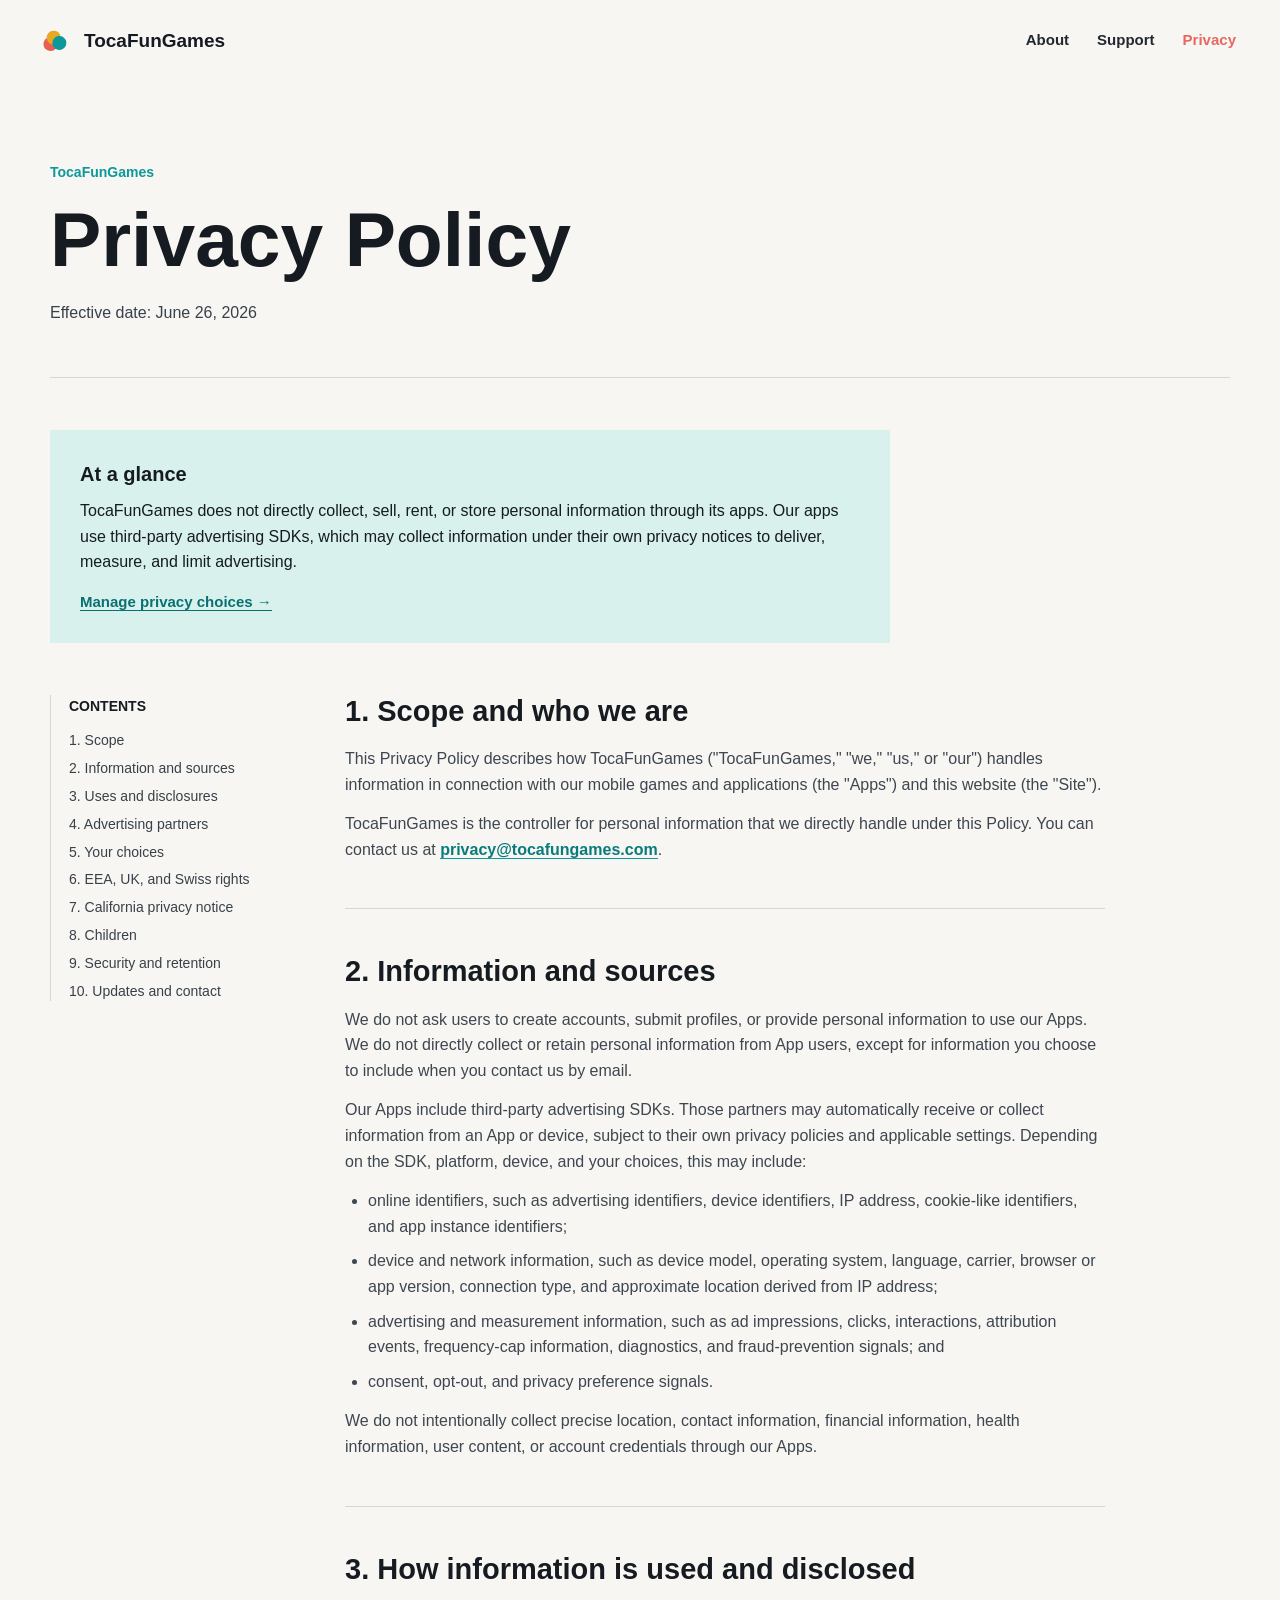
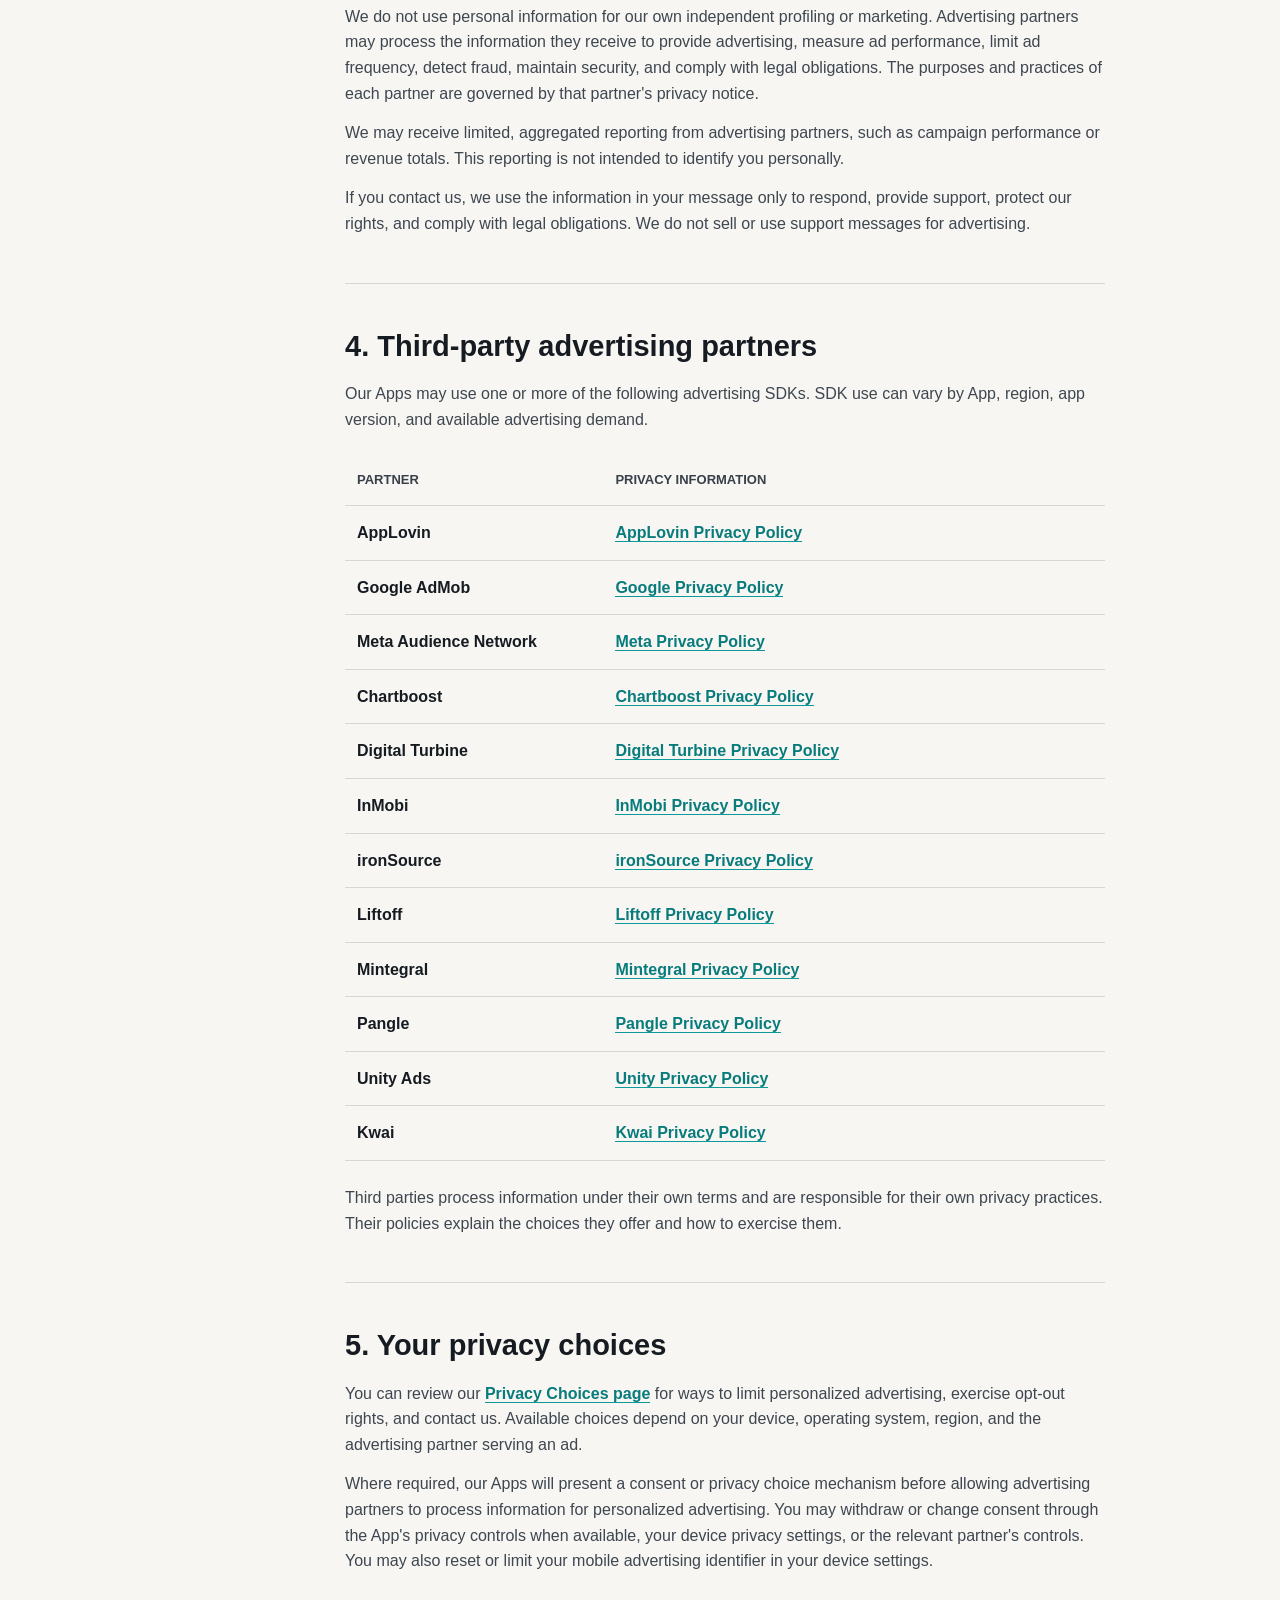
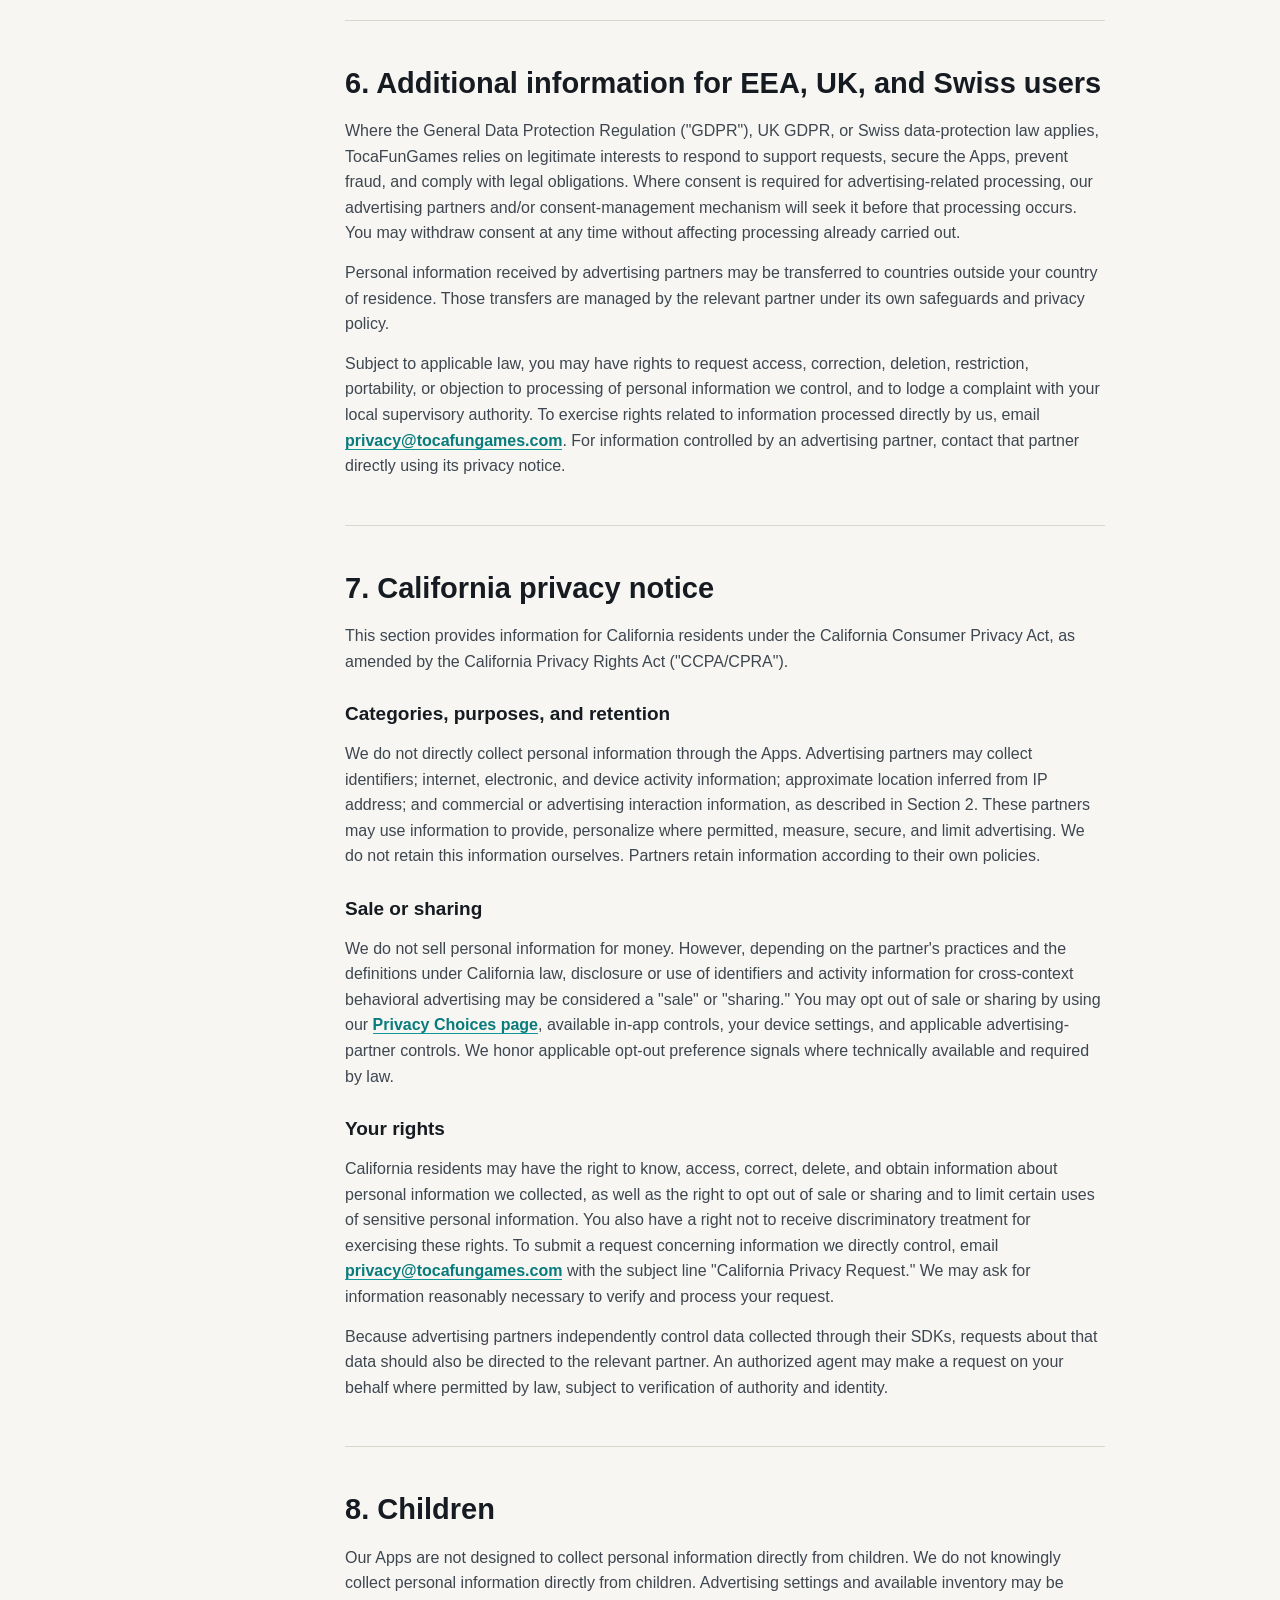
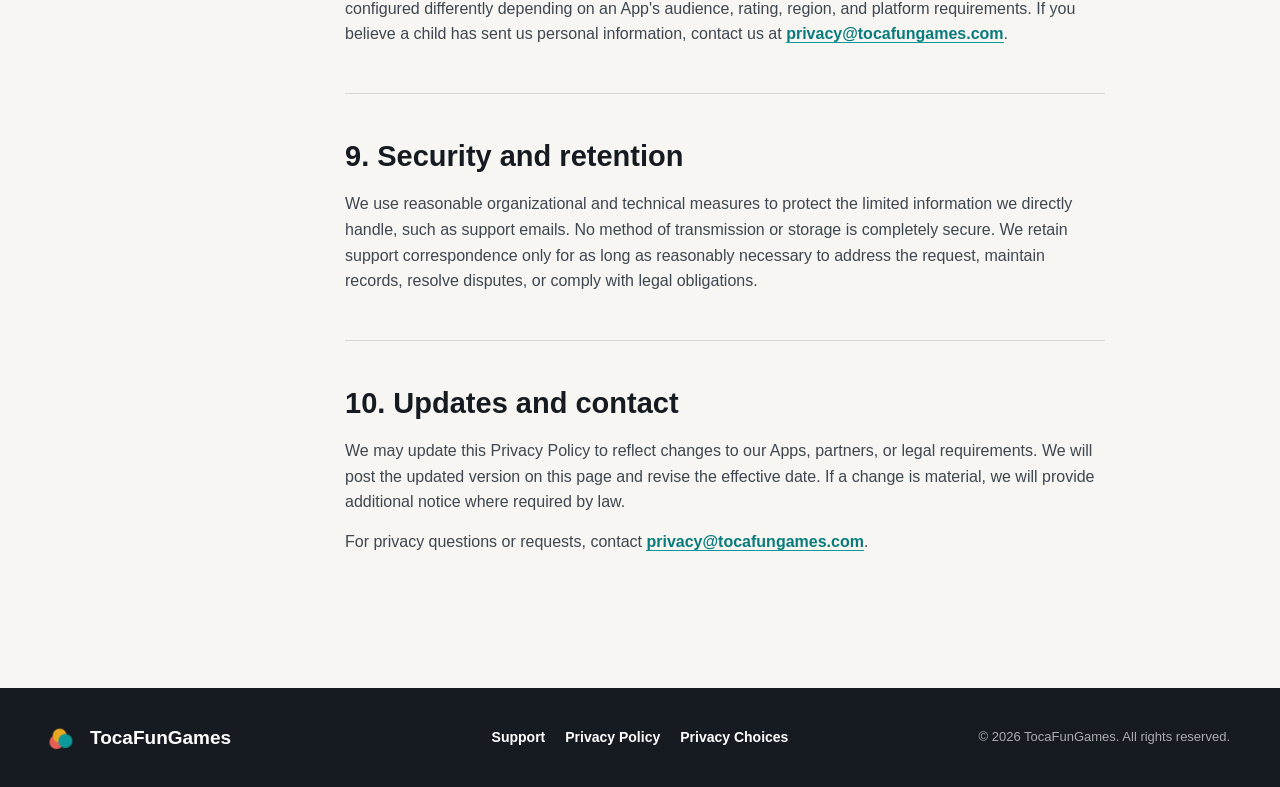
==== privacy/index.html @ 4f028a5f "Publish TocaFunGames website" ====
<!doctype html>
<html lang="en">
  <head>
    <meta charset="utf-8">
    <meta name="viewport" content="width=device-width, initial-scale=1">
    <meta name="description" content="TocaFunGames Privacy Policy">
    <meta name="theme-color" content="#151a21">
    <link rel="icon" href="/favicon.svg" type="image/svg+xml">
    <link rel="stylesheet" href="/assets/site.css">
    <title>Privacy Policy | TocaFunGames</title>
  </head>
  <body class="policy-page">
    <header class="site-header site-header-light">
      <a class="brand" href="/" aria-label="TocaFunGames home">
        <span class="brand-mark" aria-hidden="true"><i></i><i></i><i></i></span>
        <span>TocaFunGames</span>
      </a>
      <button class="menu-button" type="button" aria-expanded="false" aria-controls="site-navigation">
        <span class="sr-only">Open navigation</span>
        <span aria-hidden="true"></span><span aria-hidden="true"></span>
      </button>
      <nav id="site-navigation" class="site-nav" aria-label="Primary navigation">
        <a href="/#about">About</a>
        <a href="/#support">Support</a>
        <a href="/privacy/" aria-current="page">Privacy</a>
      </nav>
    </header>

    <main class="policy-main page-width">
      <div class="policy-heading">
        <p class="eyebrow">TocaFunGames</p>
        <h1>Privacy Policy</h1>
        <p class="effective-date">Effective date: June 26, 2026</p>
      </div>

      <aside class="policy-notice">
        <strong>At a glance</strong>
        <p>TocaFunGames does not directly collect, sell, rent, or store personal information through its apps. Our apps use third-party advertising SDKs, which may collect information under their own privacy notices to deliver, measure, and limit advertising.</p>
        <a href="/privacy/choices/">Manage privacy choices <span aria-hidden="true">&#8594;</span></a>
      </aside>

      <div class="policy-layout">
        <nav class="policy-toc" aria-label="Privacy Policy contents">
          <p>Contents</p>
          <a href="#scope">1. Scope</a>
          <a href="#information">2. Information and sources</a>
          <a href="#uses">3. Uses and disclosures</a>
          <a href="#partners">4. Advertising partners</a>
          <a href="#choices">5. Your choices</a>
          <a href="#gdpr">6. EEA, UK, and Swiss rights</a>
          <a href="#california">7. California privacy notice</a>
          <a href="#children">8. Children</a>
          <a href="#security">9. Security and retention</a>
          <a href="#updates">10. Updates and contact</a>
        </nav>

        <article class="policy-content">
          <section id="scope">
            <h2>1. Scope and who we are</h2>
            <p>This Privacy Policy describes how TocaFunGames (&quot;TocaFunGames,&quot; &quot;we,&quot; &quot;us,&quot; or &quot;our&quot;) handles information in connection with our mobile games and applications (the &quot;Apps&quot;) and this website (the &quot;Site&quot;).</p>
            <p>TocaFunGames is the controller for personal information that we directly handle under this Policy. You can contact us at <a href="mailto:privacy@tocafungames.com">privacy@tocafungames.com</a>.</p>
          </section>

          <section id="information">
            <h2>2. Information and sources</h2>
            <p>We do not ask users to create accounts, submit profiles, or provide personal information to use our Apps. We do not directly collect or retain personal information from App users, except for information you choose to include when you contact us by email.</p>
            <p>Our Apps include third-party advertising SDKs. Those partners may automatically receive or collect information from an App or device, subject to their own privacy policies and applicable settings. Depending on the SDK, platform, device, and your choices, this may include:</p>
            <ul>
              <li>online identifiers, such as advertising identifiers, device identifiers, IP address, cookie-like identifiers, and app instance identifiers;</li>
              <li>device and network information, such as device model, operating system, language, carrier, browser or app version, connection type, and approximate location derived from IP address;</li>
              <li>advertising and measurement information, such as ad impressions, clicks, interactions, attribution events, frequency-cap information, diagnostics, and fraud-prevention signals; and</li>
              <li>consent, opt-out, and privacy preference signals.</li>
            </ul>
            <p>We do not intentionally collect precise location, contact information, financial information, health information, user content, or account credentials through our Apps.</p>
          </section>

          <section id="uses">
            <h2>3. How information is used and disclosed</h2>
            <p>We do not use personal information for our own independent profiling or marketing. Advertising partners may process the information they receive to provide advertising, measure ad performance, limit ad frequency, detect fraud, maintain security, and comply with legal obligations. The purposes and practices of each partner are governed by that partner's privacy notice.</p>
            <p>We may receive limited, aggregated reporting from advertising partners, such as campaign performance or revenue totals. This reporting is not intended to identify you personally.</p>
            <p>If you contact us, we use the information in your message only to respond, provide support, protect our rights, and comply with legal obligations. We do not sell or use support messages for advertising.</p>
          </section>

          <section id="partners">
            <h2>4. Third-party advertising partners</h2>
            <p>Our Apps may use one or more of the following advertising SDKs. SDK use can vary by App, region, app version, and available advertising demand.</p>
            <div class="table-wrap">
              <table>
                <thead><tr><th>Partner</th><th>Privacy information</th></tr></thead>
                <tbody>
                  <tr><td>AppLovin</td><td><a href="https://www.applovin.com/privacy/" rel="noopener noreferrer" target="_blank">AppLovin Privacy Policy</a></td></tr>
                  <tr><td>Google AdMob</td><td><a href="https://policies.google.com/privacy" rel="noopener noreferrer" target="_blank">Google Privacy Policy</a></td></tr>
                  <tr><td>Meta Audience Network</td><td><a href="https://www.facebook.com/privacy/policy/" rel="noopener noreferrer" target="_blank">Meta Privacy Policy</a></td></tr>
                  <tr><td>Chartboost</td><td><a href="https://www.chartboost.com/privacy/" rel="noopener noreferrer" target="_blank">Chartboost Privacy Policy</a></td></tr>
                  <tr><td>Digital Turbine</td><td><a href="https://www.digitalturbine.com/privacy-policy/" rel="noopener noreferrer" target="_blank">Digital Turbine Privacy Policy</a></td></tr>
                  <tr><td>InMobi</td><td><a href="https://www.inmobi.com/privacy-policy" rel="noopener noreferrer" target="_blank">InMobi Privacy Policy</a></td></tr>
                  <tr><td>ironSource</td><td><a href="https://developers.is.com/ironsource-mobile/air/ironsource-mobile-privacy-policy/" rel="noopener noreferrer" target="_blank">ironSource Privacy Policy</a></td></tr>
                  <tr><td>Liftoff</td><td><a href="https://liftoff.io/privacy-policy/" rel="noopener noreferrer" target="_blank">Liftoff Privacy Policy</a></td></tr>
                  <tr><td>Mintegral</td><td><a href="https://www.mintegral.com/en/privacy/" rel="noopener noreferrer" target="_blank">Mintegral Privacy Policy</a></td></tr>
                  <tr><td>Pangle</td><td><a href="https://www.pangleglobal.com/privacy" rel="noopener noreferrer" target="_blank">Pangle Privacy Policy</a></td></tr>
                  <tr><td>Unity Ads</td><td><a href="https://unity.com/legal/privacy-policy" rel="noopener noreferrer" target="_blank">Unity Privacy Policy</a></td></tr>
                  <tr><td>Kwai</td><td><a href="https://www.kwai.com/legal/privacy" rel="noopener noreferrer" target="_blank">Kwai Privacy Policy</a></td></tr>
                </tbody>
              </table>
            </div>
            <p>Third parties process information under their own terms and are responsible for their own privacy practices. Their policies explain the choices they offer and how to exercise them.</p>
          </section>

          <section id="choices">
            <h2>5. Your privacy choices</h2>
            <p>You can review our <a href="/privacy/choices/">Privacy Choices page</a> for ways to limit personalized advertising, exercise opt-out rights, and contact us. Available choices depend on your device, operating system, region, and the advertising partner serving an ad.</p>
            <p>Where required, our Apps will present a consent or privacy choice mechanism before allowing advertising partners to process information for personalized advertising. You may withdraw or change consent through the App's privacy controls when available, your device privacy settings, or the relevant partner's controls. You may also reset or limit your mobile advertising identifier in your device settings.</p>
          </section>

          <section id="gdpr">
            <h2>6. Additional information for EEA, UK, and Swiss users</h2>
            <p>Where the General Data Protection Regulation (&quot;GDPR&quot;), UK GDPR, or Swiss data-protection law applies, TocaFunGames relies on legitimate interests to respond to support requests, secure the Apps, prevent fraud, and comply with legal obligations. Where consent is required for advertising-related processing, our advertising partners and/or consent-management mechanism will seek it before that processing occurs. You may withdraw consent at any time without affecting processing already carried out.</p>
            <p>Personal information received by advertising partners may be transferred to countries outside your country of residence. Those transfers are managed by the relevant partner under its own safeguards and privacy policy.</p>
            <p>Subject to applicable law, you may have rights to request access, correction, deletion, restriction, portability, or objection to processing of personal information we control, and to lodge a complaint with your local supervisory authority. To exercise rights related to information processed directly by us, email <a href="mailto:privacy@tocafungames.com">privacy@tocafungames.com</a>. For information controlled by an advertising partner, contact that partner directly using its privacy notice.</p>
          </section>

          <section id="california">
            <h2>7. California privacy notice</h2>
            <p>This section provides information for California residents under the California Consumer Privacy Act, as amended by the California Privacy Rights Act (&quot;CCPA/CPRA&quot;).</p>
            <h3>Categories, purposes, and retention</h3>
            <p>We do not directly collect personal information through the Apps. Advertising partners may collect identifiers; internet, electronic, and device activity information; approximate location inferred from IP address; and commercial or advertising interaction information, as described in Section 2. These partners may use information to provide, personalize where permitted, measure, secure, and limit advertising. We do not retain this information ourselves. Partners retain information according to their own policies.</p>
            <h3>Sale or sharing</h3>
            <p>We do not sell personal information for money. However, depending on the partner's practices and the definitions under California law, disclosure or use of identifiers and activity information for cross-context behavioral advertising may be considered a &quot;sale&quot; or &quot;sharing.&quot; You may opt out of sale or sharing by using our <a href="/privacy/choices/">Privacy Choices page</a>, available in-app controls, your device settings, and applicable advertising-partner controls. We honor applicable opt-out preference signals where technically available and required by law.</p>
            <h3>Your rights</h3>
            <p>California residents may have the right to know, access, correct, delete, and obtain information about personal information we collected, as well as the right to opt out of sale or sharing and to limit certain uses of sensitive personal information. You also have a right not to receive discriminatory treatment for exercising these rights. To submit a request concerning information we directly control, email <a href="mailto:privacy@tocafungames.com">privacy@tocafungames.com</a> with the subject line &quot;California Privacy Request.&quot; We may ask for information reasonably necessary to verify and process your request.</p>
            <p>Because advertising partners independently control data collected through their SDKs, requests about that data should also be directed to the relevant partner. An authorized agent may make a request on your behalf where permitted by law, subject to verification of authority and identity.</p>
          </section>

          <section id="children">
            <h2>8. Children</h2>
            <p>Our Apps are not designed to collect personal information directly from children. We do not knowingly collect personal information directly from children. Advertising settings and available inventory may be configured differently depending on an App's audience, rating, region, and platform requirements. If you believe a child has sent us personal information, contact us at <a href="mailto:privacy@tocafungames.com">privacy@tocafungames.com</a>.</p>
          </section>

          <section id="security">
            <h2>9. Security and retention</h2>
            <p>We use reasonable organizational and technical measures to protect the limited information we directly handle, such as support emails. No method of transmission or storage is completely secure. We retain support correspondence only for as long as reasonably necessary to address the request, maintain records, resolve disputes, or comply with legal obligations.</p>
          </section>

          <section id="updates">
            <h2>10. Updates and contact</h2>
            <p>We may update this Privacy Policy to reflect changes to our Apps, partners, or legal requirements. We will post the updated version on this page and revise the effective date. If a change is material, we will provide additional notice where required by law.</p>
            <p>For privacy questions or requests, contact <a href="mailto:privacy@tocafungames.com">privacy@tocafungames.com</a>.</p>
          </section>
        </article>
      </div>
    </main>

    <footer class="site-footer">
      <div class="page-width footer-grid">
        <a class="brand" href="/" aria-label="TocaFunGames home"><span class="brand-mark" aria-hidden="true"><i></i><i></i><i></i></span><span>TocaFunGames</span></a>
        <div class="footer-links"><a href="/#support">Support</a><a href="/privacy/">Privacy Policy</a><a href="/privacy/choices/">Privacy Choices</a></div>
        <p class="copyright">&copy; <span id="year">2026</span> TocaFunGames. All rights reserved.</p>
      </div>
    </footer>
    <script src="/assets/site.js"></script>
  </body>
</html>
---- assets/site.css ----
:root {
  --ink: #161b22;
  --ink-soft: #38404a;
  --paper: #f7f6f2;
  --paper-warm: #efede6;
  --line: #d9d6cd;
  --teal: #0d9899;
  --coral: #e55f55;
  --yellow: #e7a822;
  --mint: #d8f1ed;
  --white: #ffffff;
  --max-width: 1180px;
}

* { box-sizing: border-box; }
html { scroll-behavior: smooth; }
body { margin: 0; background: var(--paper); color: var(--ink); font-family: Inter, ui-sans-serif, -apple-system, BlinkMacSystemFont, "Segoe UI", sans-serif; font-size: 16px; line-height: 1.6; }
a { color: inherit; text-decoration: none; }
a:focus-visible, button:focus-visible { outline: 3px solid var(--yellow); outline-offset: 4px; }
button { font: inherit; }
.page-width { width: min(calc(100% - 48px), var(--max-width)); margin: 0 auto; }
.sr-only { clip: rect(0, 0, 0, 0); clip-path: inset(50%); height: 1px; overflow: hidden; position: absolute; white-space: nowrap; width: 1px; }
.skip-link { background: var(--yellow); color: var(--ink); font-weight: 700; left: 16px; padding: 10px 14px; position: absolute; top: -50px; z-index: 20; }
.skip-link:focus { top: 16px; }

.site-header { align-items: center; color: var(--white); display: flex; justify-content: space-between; left: 50%; max-width: 1380px; padding: 28px 44px; position: absolute; top: 0; transform: translateX(-50%); width: 100%; z-index: 5; }
.site-header-light { color: var(--ink); position: relative; }
.brand { align-items: center; display: inline-flex; font-size: 19px; font-weight: 800; gap: 10px; line-height: 1; white-space: nowrap; }
.brand-mark { display: inline-grid; grid-template-columns: repeat(3, 8px); height: 22px; place-items: center; transform: rotate(-7deg); width: 30px; }
.brand-mark i { border-radius: 50%; display: block; height: 14px; width: 14px; }
.brand-mark i:nth-child(1) { background: var(--coral); transform: translate(2px, 3px); }
.brand-mark i:nth-child(2) { background: var(--yellow); transform: translate(-2px, -3px); }
.brand-mark i:nth-child(3) { background: var(--teal); transform: translate(-5px, 3px); }
.site-nav { align-items: center; display: flex; gap: 28px; }
.site-nav a { font-size: 15px; font-weight: 650; opacity: .94; }
.site-nav a:hover, .site-nav a[aria-current="page"] { color: var(--yellow); }
.site-header-light .site-nav a:hover, .site-header-light .site-nav a[aria-current="page"] { color: var(--coral); }
.menu-button { background: transparent; border: 0; cursor: pointer; display: none; height: 40px; padding: 8px; width: 40px; }
.menu-button > span:not(.sr-only) { background: currentColor; display: block; height: 2px; margin: 5px 0; width: 24px; }

.hero { background: var(--ink); color: var(--white); min-height: 740px; overflow: hidden; position: relative; }
.hero-art { height: 100%; inset: 0; object-fit: cover; object-position: center; position: absolute; width: 100%; }
.hero-shade { background: rgba(11, 15, 21, .25); inset: 0; position: absolute; }
.hero-content { display: flex; flex-direction: column; justify-content: center; min-height: 740px; padding: 132px 0 100px; position: relative; z-index: 1; }
.eyebrow, .section-label { color: var(--teal); font-size: 14px; font-weight: 800; line-height: 1.2; margin: 0 0 20px; }
.hero .eyebrow { color: var(--yellow); }
.hero h1 { font-size: clamp(54px, 7vw, 104px); letter-spacing: 0; line-height: .96; margin: 0; max-width: 680px; }
.hero-copy { color: rgba(255,255,255,.88); font-size: 20px; line-height: 1.5; margin: 30px 0 0; max-width: 535px; }
.hero-actions { display: flex; flex-wrap: wrap; gap: 14px; margin-top: 38px; }
.button { align-items: center; border: 1px solid transparent; display: inline-flex; font-weight: 750; justify-content: center; min-height: 48px; padding: 12px 20px; transition: background-color .2s ease, color .2s ease, border-color .2s ease; }
.button-primary { background: var(--yellow); color: var(--ink); }
.button-primary:hover { background: #ffd26a; }
.button-quiet { border-color: rgba(255,255,255,.6); color: var(--white); }
.button-quiet:hover { background: var(--white); color: var(--ink); }
.scroll-cue { align-items: center; bottom: 32px; display: flex; font-size: 13px; font-weight: 700; gap: 10px; left: 50%; position: absolute; transform: translateX(-50%); z-index: 1; }
.scroll-cue span { border: 1px solid rgba(255,255,255,.8); border-radius: 99px; display: block; height: 26px; position: relative; width: 16px; }
.scroll-cue span::after { background: var(--yellow); border-radius: 50%; content: ""; height: 4px; left: 5px; position: absolute; top: 5px; width: 4px; }

.section { padding: 132px 0; }
.intro { display: grid; gap: 8vw; grid-template-columns: minmax(140px, .45fr) minmax(0, 1fr); }
.section-label { margin: 11px 0 0; text-transform: uppercase; }
.intro h2, .support h2, .privacy-callout h2, .choice-heading h1 { font-size: clamp(36px, 4.4vw, 63px); letter-spacing: 0; line-height: 1.04; margin: 0; max-width: 780px; }
.intro p, .support p { color: var(--ink-soft); font-size: 18px; margin: 28px 0 0; max-width: 700px; }

.principles { background: var(--teal); color: var(--white); }
.principle-grid { display: grid; grid-template-columns: repeat(3, 1fr); }
.principle-grid article { min-height: 355px; padding: 50px 40px 45px 0; }
.principle-grid article + article { border-left: 1px solid rgba(255,255,255,.35); padding-left: 40px; }
.number { color: var(--yellow); display: block; font-size: 15px; font-weight: 800; margin-bottom: 82px; }
.principle-grid h2 { font-size: 29px; line-height: 1.1; margin: 0; }
.principle-grid p { color: rgba(255,255,255,.86); margin: 14px 0 0; max-width: 280px; }

.support { align-items: end; display: grid; gap: 64px; grid-template-columns: 1fr minmax(290px, .83fr); }
.support-email { border-bottom: 2px solid var(--ink); display: grid; gap: 4px; padding: 0 0 18px; position: relative; }
.support-email span:first-child { color: var(--teal); font-size: 14px; font-weight: 800; text-transform: uppercase; }
.support-email strong { font-size: clamp(19px, 2vw, 27px); overflow-wrap: anywhere; }
.support-email .arrow { font-size: 28px; position: absolute; right: 0; top: 18px; transition: transform .2s ease; }
.support-email:hover .arrow { transform: translate(4px, -4px); }

.privacy-callout { background: var(--coral); color: var(--white); padding: 100px 0; }
.privacy-callout-grid { display: grid; gap: 8vw; grid-template-columns: minmax(140px, .45fr) minmax(0, 1fr); }
.privacy-callout .section-label { color: var(--ink); }
.privacy-callout h2 { max-width: 720px; }
.privacy-callout p:not(.section-label) { color: rgba(255,255,255,.93); font-size: 18px; margin: 24px 0 30px; max-width: 620px; }
.text-link { border-bottom: 1px solid currentColor; display: inline-block; font-weight: 800; padding-bottom: 3px; }
.text-link:hover { color: var(--yellow); }

.site-footer { background: var(--ink); color: var(--white); padding: 38px 0; }
.footer-grid { align-items: center; display: grid; gap: 20px; grid-template-columns: 1fr auto 1fr; }
.footer-links { display: flex; flex-wrap: wrap; gap: 20px; justify-content: center; }
.footer-links a { font-size: 14px; font-weight: 650; }
.footer-links a:hover { color: var(--yellow); }
.copyright { color: rgba(255,255,255,.64); font-size: 13px; justify-self: end; margin: 0; text-align: right; }

.policy-page { background: var(--paper); }
.policy-main { padding: 84px 0 120px; }
.policy-heading { border-bottom: 1px solid var(--line); padding: 0 0 52px; }
.policy-heading h1 { font-size: clamp(48px, 6vw, 80px); letter-spacing: 0; line-height: 1; margin: 0; }
.effective-date { color: var(--ink-soft); margin: 22px 0 0; }
.policy-notice { background: var(--mint); margin: 52px 0; max-width: 840px; padding: 28px 30px; }
.policy-notice strong { font-size: 20px; }
.policy-notice p { margin: 8px 0 14px; }
.policy-notice a { border-bottom: 1px solid currentColor; color: #087172; font-size: 15px; font-weight: 800; }
.policy-layout { align-items: start; display: grid; gap: 75px; grid-template-columns: 220px minmax(0, 760px); }
.policy-toc { border-left: 1px solid var(--line); display: grid; gap: 9px; padding-left: 18px; position: sticky; top: 24px; }
.policy-toc p { font-size: 14px; font-weight: 800; margin: 0 0 5px; text-transform: uppercase; }
.policy-toc a { color: var(--ink-soft); font-size: 14px; line-height: 1.35; }
.policy-toc a:hover { color: var(--coral); }
.policy-content { min-width: 0; }
.policy-content section { scroll-margin-top: 30px; }
.policy-content section + section { border-top: 1px solid var(--line); margin-top: 46px; padding-top: 46px; }
.policy-content h2 { font-size: 29px; line-height: 1.15; margin: 0 0 18px; }
.policy-content h3 { font-size: 19px; line-height: 1.3; margin: 28px 0 10px; }
.policy-content p { color: #3e4650; margin: 14px 0; }
.policy-content a { border-bottom: 1px solid var(--teal); color: #087b7c; font-weight: 700; }
.policy-content a:hover { color: var(--coral); }
.policy-content ul { color: #3e4650; margin: 14px 0; padding-left: 23px; }
.policy-content li + li { margin-top: 9px; }
.table-wrap { margin: 24px 0; overflow-x: auto; }
table { border-collapse: collapse; min-width: 530px; width: 100%; }
th, td { border-bottom: 1px solid var(--line); padding: 14px 12px; text-align: left; vertical-align: top; }
th { color: var(--ink-soft); font-size: 13px; text-transform: uppercase; }
td:first-child { font-weight: 750; width: 34%; }

.choice-main { padding: 84px 0 112px; }
.choice-heading { border-bottom: 1px solid var(--line); padding-bottom: 54px; }
.choice-heading p:not(.eyebrow) { color: var(--ink-soft); font-size: 19px; margin: 20px 0 0; }
.choice-grid { display: grid; grid-template-columns: repeat(2, 1fr); margin-top: 56px; }
.choice-grid section { min-height: 300px; padding: 35px 60px 35px 0; }
.choice-grid section:nth-child(even) { border-left: 1px solid var(--line); padding-left: 60px; padding-right: 0; }
.choice-grid section:nth-child(n + 3) { border-top: 1px solid var(--line); }
.choice-number { color: var(--coral); font-size: 15px; font-weight: 800; }
.choice-grid h2 { font-size: 28px; line-height: 1.15; margin: 55px 0 12px; }
.choice-grid p { color: var(--ink-soft); margin: 0; max-width: 420px; }
.choice-grid .text-link { font-size: 15px; margin-top: 18px; }
.choice-footnote { background: var(--paper-warm); margin-top: 44px; padding: 24px 28px; }
.choice-footnote p { margin: 0; }
.choice-footnote a { border-bottom: 1px solid currentColor; color: #087b7c; font-weight: 800; }

@media (max-width: 760px) {
  .page-width { width: min(calc(100% - 32px), var(--max-width)); }
  .site-header { padding: 20px 16px; }
  .site-header-light { padding-bottom: 20px; }
  .brand { font-size: 17px; }
  .menu-button { color: currentColor; display: block; z-index: 2; }
  .site-nav { background: var(--ink); color: var(--white); display: none; flex-direction: column; gap: 0; left: 0; padding: 68px 24px 24px; position: absolute; right: 0; top: 0; }
  .site-nav.is-open { display: flex; }
  .site-nav a { border-top: 1px solid rgba(255,255,255,.2); padding: 14px 0; width: 100%; }
  .site-nav a:last-child { border-bottom: 1px solid rgba(255,255,255,.2); }
  .site-header-light .site-nav a:hover, .site-header-light .site-nav a[aria-current="page"] { color: var(--yellow); }
  .hero { min-height: 720px; }
  .hero-art { object-position: 42% center; }
  .hero-shade { background: rgba(11,15,21,.43); }
  .hero-content { min-height: 720px; padding: 126px 0 92px; }
  .hero h1 { font-size: clamp(48px, 15vw, 71px); }
  .hero-copy { font-size: 18px; max-width: 420px; }
  .scroll-cue { bottom: 26px; }
  .section { padding: 84px 0; }
  .intro, .support, .privacy-callout-grid { gap: 28px; grid-template-columns: 1fr; }
  .section-label { margin: 0; }
  .intro p, .support p, .privacy-callout p:not(.section-label) { font-size: 17px; }
  .principle-grid { grid-template-columns: 1fr; }
  .principle-grid article { min-height: 0; padding: 40px 0; }
  .principle-grid article + article { border-left: 0; border-top: 1px solid rgba(255,255,255,.35); padding-left: 0; }
  .number { margin-bottom: 46px; }
  .support { align-items: start; gap: 48px; }
  .privacy-callout { padding: 75px 0; }
  .footer-grid { align-items: start; grid-template-columns: 1fr; }
  .footer-links { justify-content: flex-start; }
  .copyright { justify-self: start; text-align: left; }
  .policy-main, .choice-main { padding: 52px 0 80px; }
  .policy-heading { padding-bottom: 36px; }
  .policy-notice { margin: 35px 0; padding: 23px 20px; }
  .policy-layout { display: block; }
  .policy-toc { display: none; }
  .policy-content h2 { font-size: 26px; }
  .policy-content section + section { margin-top: 38px; padding-top: 38px; }
  .choice-heading { padding-bottom: 36px; }
  .choice-grid { grid-template-columns: 1fr; margin-top: 35px; }
  .choice-grid section, .choice-grid section:nth-child(even) { border-left: 0; padding: 34px 0; }
  .choice-grid section + section { border-top: 1px solid var(--line); }
  .choice-grid h2 { margin-top: 38px; }
}

@media (max-width: 390px) {
  .hero h1 { font-size: 47px; }
  .support-email strong { font-size: 18px; }
}
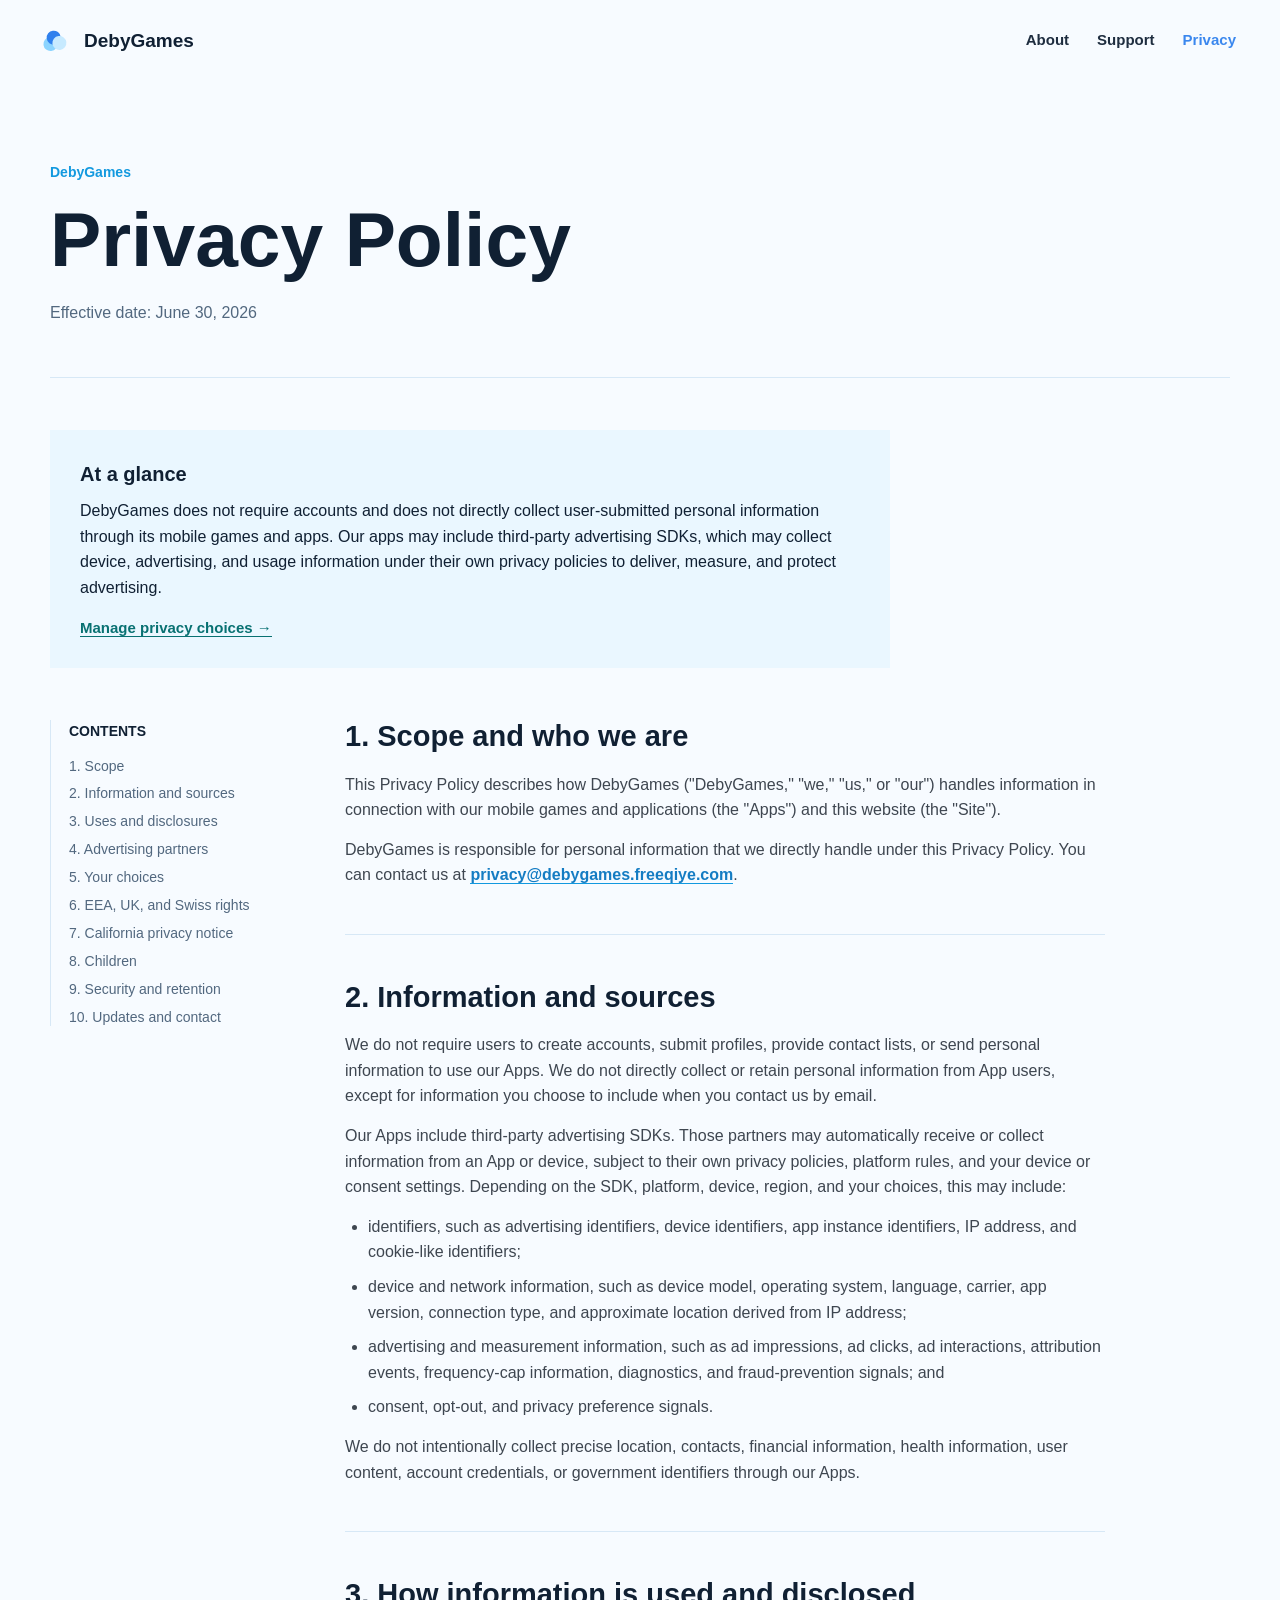
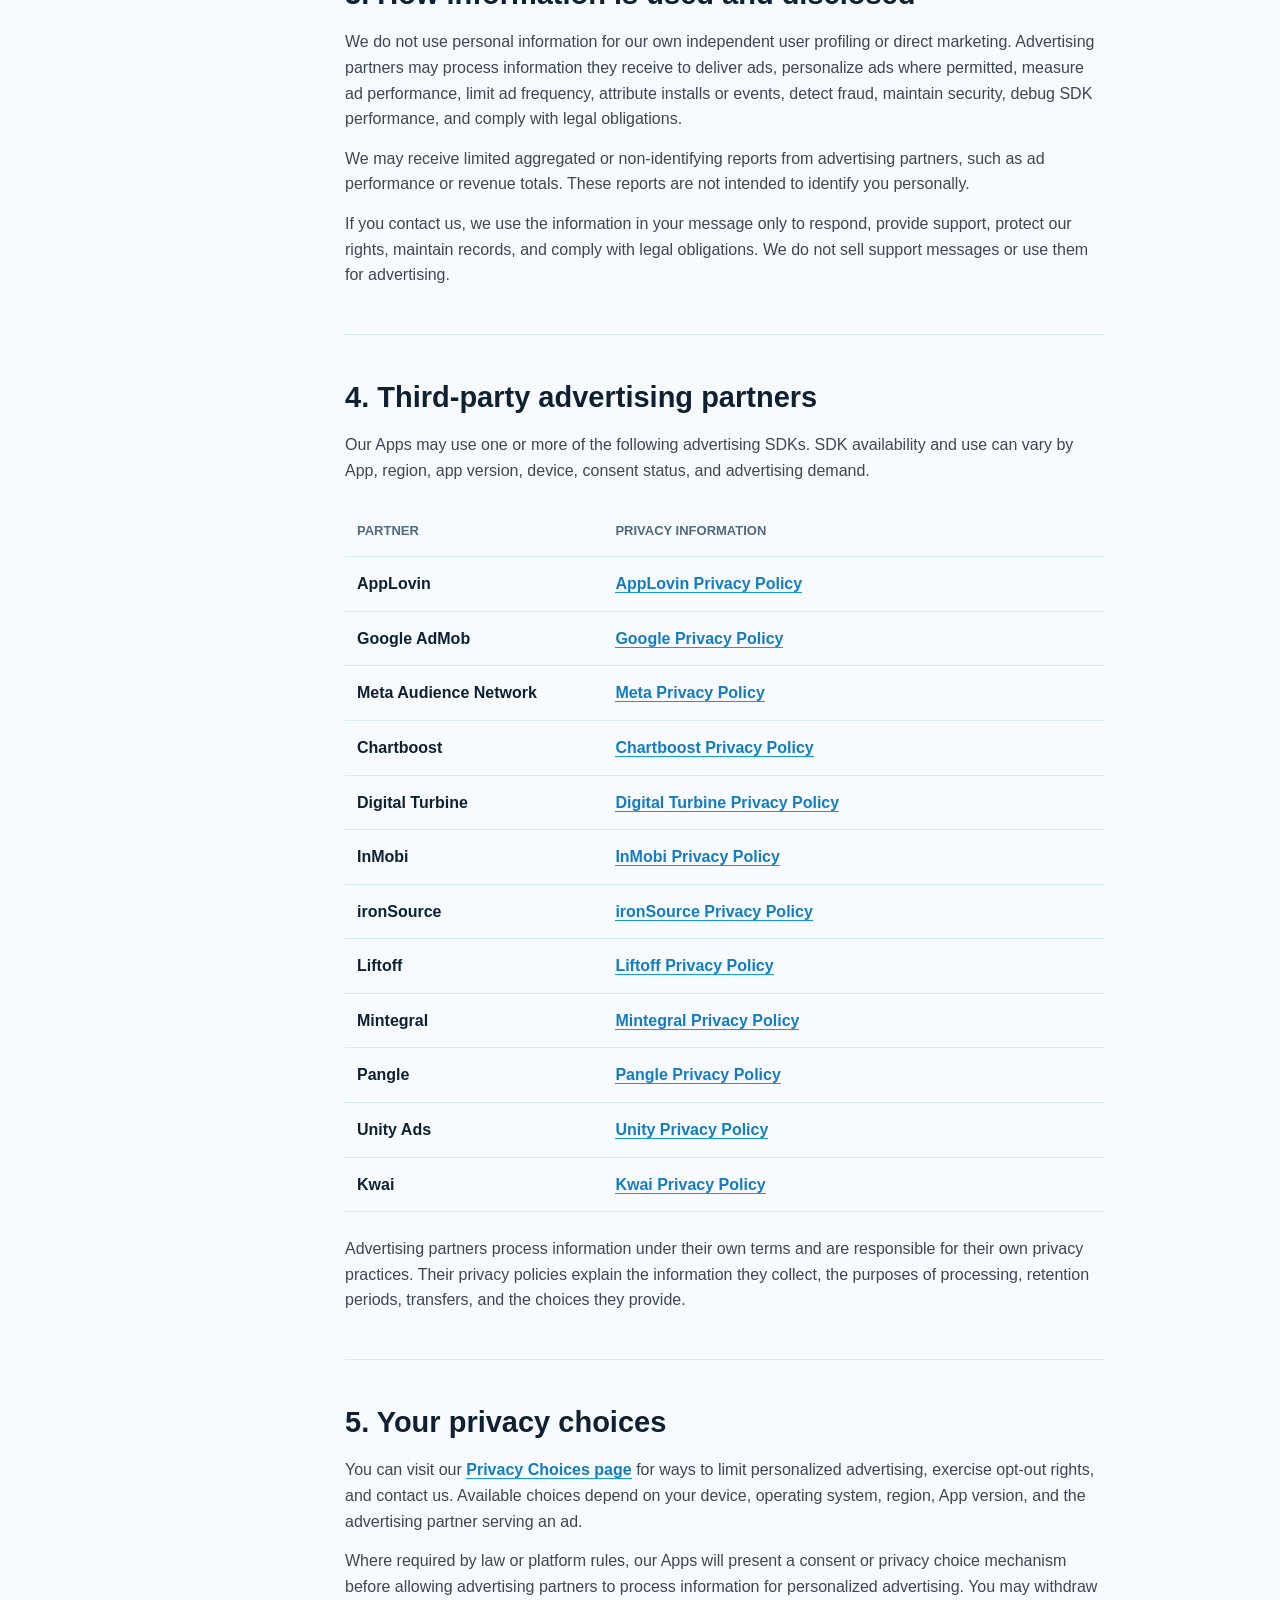
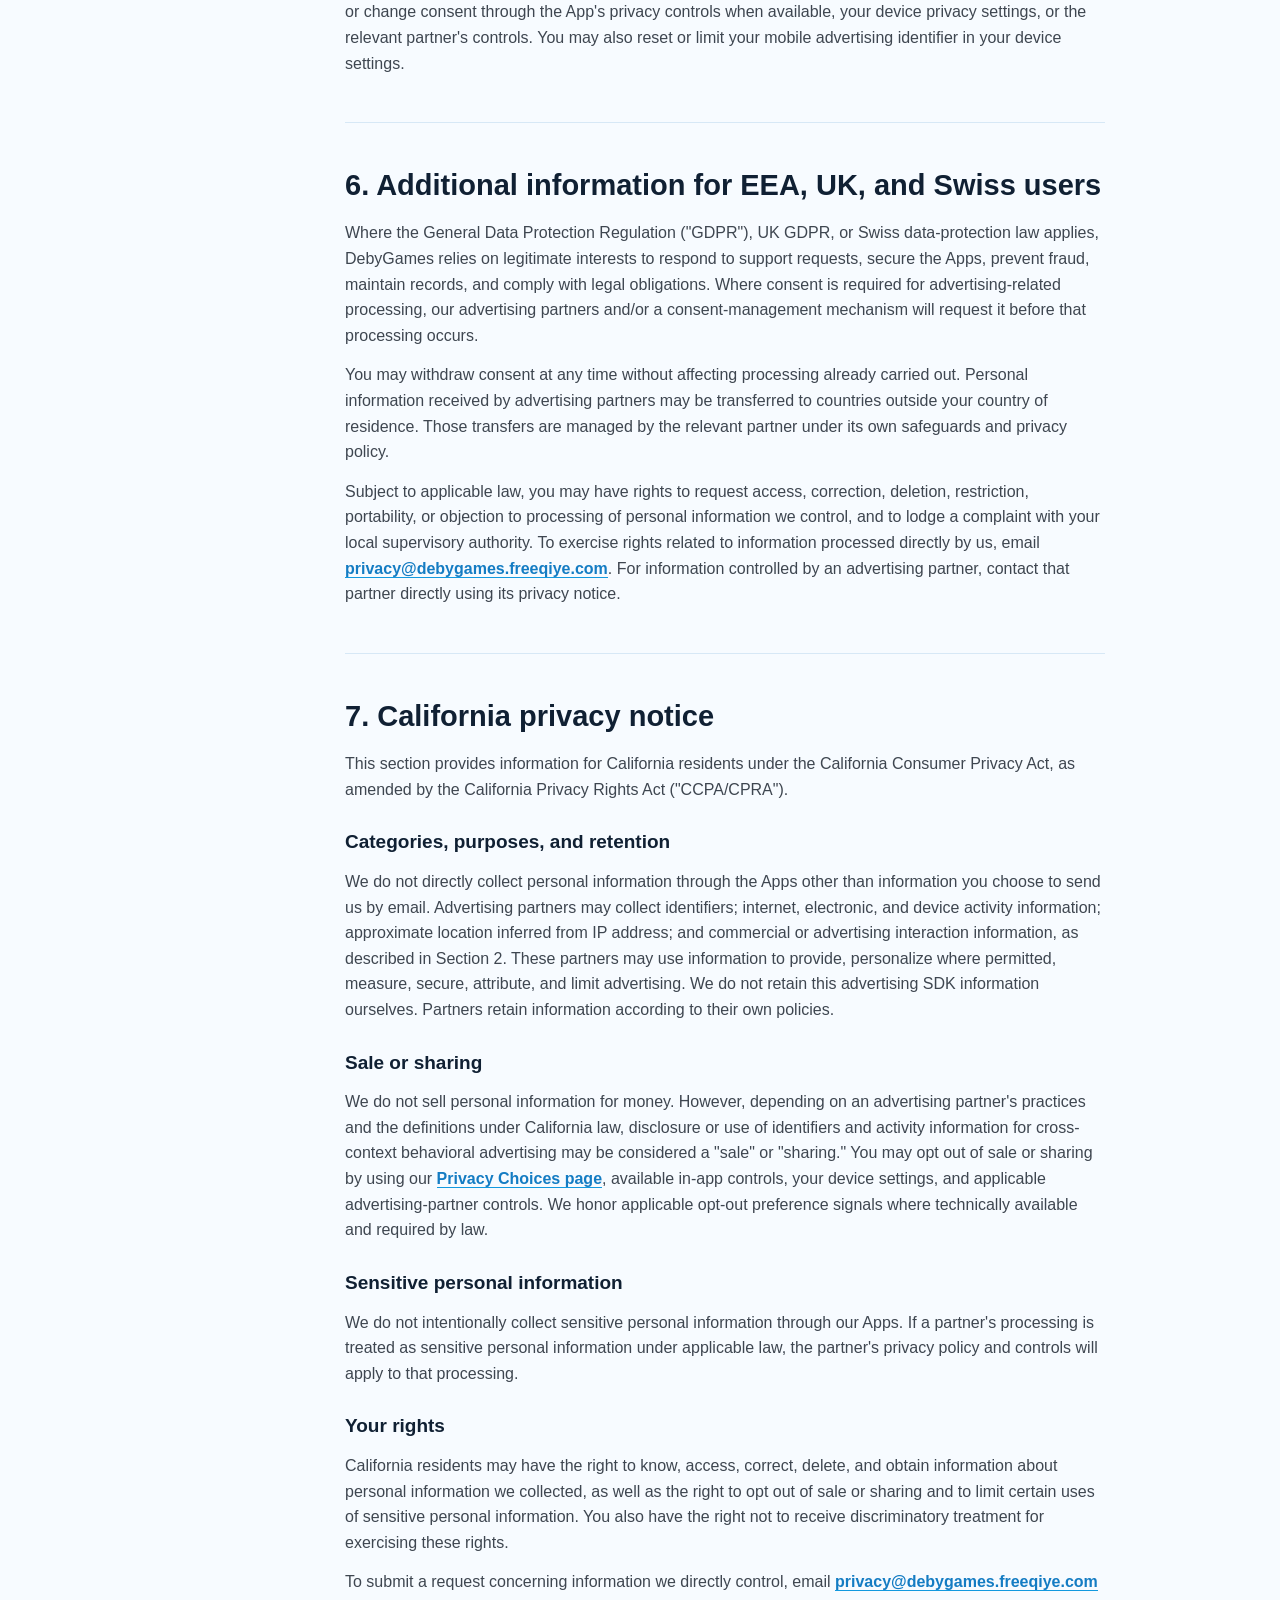
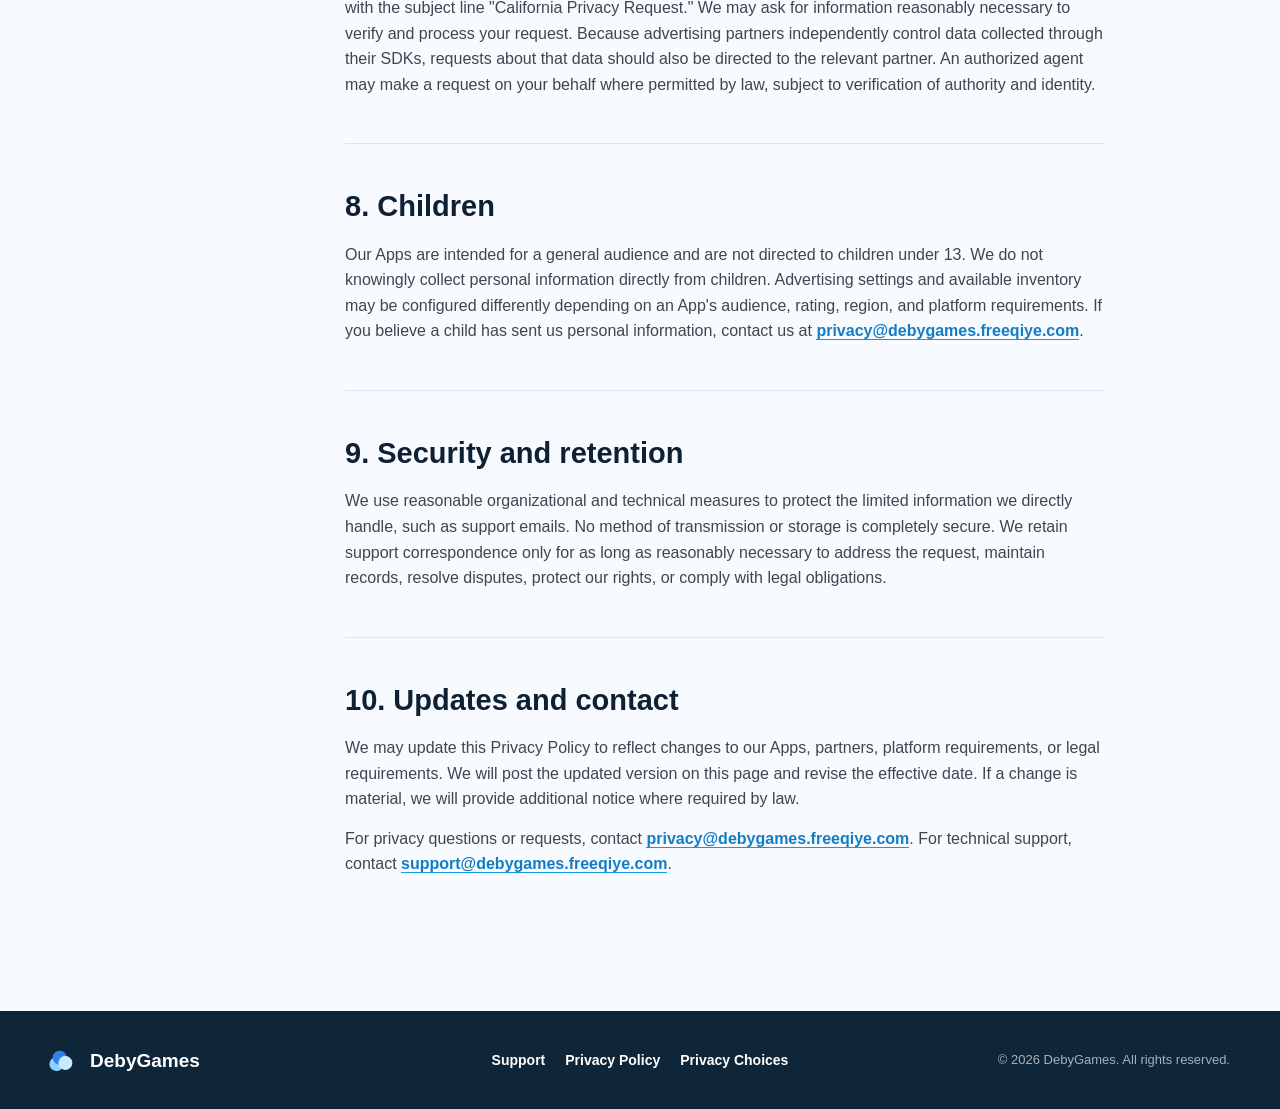
==== commit 9af77fdd: "Update DebyGames contact emails" ====
--- a/privacy/index.html
+++ b/privacy/index.html
@@ -3,160 +3,15 @@
   <head>
     <meta charset="utf-8">
     <meta name="viewport" content="width=device-width, initial-scale=1">
-    <meta name="description" content="TocaFunGames Privacy Policy">
-    <meta name="theme-color" content="#151a21">
-    <link rel="icon" href="/favicon.svg" type="image/svg+xml">
-    <link rel="stylesheet" href="/assets/site.css">
-    <title>Privacy Policy | TocaFunGames</title>
+    <meta http-equiv="refresh" content="0; url=/privacy-policy.html">
+    <meta name="description" content="DebyGames Privacy Policy">
+    <link rel="canonical" href="/privacy-policy.html">
+    <title>Privacy Policy | DebyGames</title>
   </head>
-  <body class="policy-page">
-    <header class="site-header site-header-light">
-      <a class="brand" href="/" aria-label="TocaFunGames home">
-        <span class="brand-mark" aria-hidden="true"><i></i><i></i><i></i></span>
-        <span>TocaFunGames</span>
-      </a>
-      <button class="menu-button" type="button" aria-expanded="false" aria-controls="site-navigation">
-        <span class="sr-only">Open navigation</span>
-        <span aria-hidden="true"></span><span aria-hidden="true"></span>
-      </button>
-      <nav id="site-navigation" class="site-nav" aria-label="Primary navigation">
-        <a href="/#about">About</a>
-        <a href="/#support">Support</a>
-        <a href="/privacy/" aria-current="page">Privacy</a>
-      </nav>
-    </header>
-
-    <main class="policy-main page-width">
-      <div class="policy-heading">
-        <p class="eyebrow">TocaFunGames</p>
-        <h1>Privacy Policy</h1>
-        <p class="effective-date">Effective date: June 26, 2026</p>
-      </div>
-
-      <aside class="policy-notice">
-        <strong>At a glance</strong>
-        <p>TocaFunGames does not directly collect, sell, rent, or store personal information through its apps. Our apps use third-party advertising SDKs, which may collect information under their own privacy notices to deliver, measure, and limit advertising.</p>
-        <a href="/privacy/choices/">Manage privacy choices <span aria-hidden="true">&#8594;</span></a>
-      </aside>
-
-      <div class="policy-layout">
-        <nav class="policy-toc" aria-label="Privacy Policy contents">
-          <p>Contents</p>
-          <a href="#scope">1. Scope</a>
-          <a href="#information">2. Information and sources</a>
-          <a href="#uses">3. Uses and disclosures</a>
-          <a href="#partners">4. Advertising partners</a>
-          <a href="#choices">5. Your choices</a>
-          <a href="#gdpr">6. EEA, UK, and Swiss rights</a>
-          <a href="#california">7. California privacy notice</a>
-          <a href="#children">8. Children</a>
-          <a href="#security">9. Security and retention</a>
-          <a href="#updates">10. Updates and contact</a>
-        </nav>
-
-        <article class="policy-content">
-          <section id="scope">
-            <h2>1. Scope and who we are</h2>
-            <p>This Privacy Policy describes how TocaFunGames (&quot;TocaFunGames,&quot; &quot;we,&quot; &quot;us,&quot; or &quot;our&quot;) handles information in connection with our mobile games and applications (the &quot;Apps&quot;) and this website (the &quot;Site&quot;).</p>
-            <p>TocaFunGames is the controller for personal information that we directly handle under this Policy. You can contact us at <a href="mailto:privacy@tocafungames.com">privacy@tocafungames.com</a>.</p>
-          </section>
-
-          <section id="information">
-            <h2>2. Information and sources</h2>
-            <p>We do not ask users to create accounts, submit profiles, or provide personal information to use our Apps. We do not directly collect or retain personal information from App users, except for information you choose to include when you contact us by email.</p>
-            <p>Our Apps include third-party advertising SDKs. Those partners may automatically receive or collect information from an App or device, subject to their own privacy policies and applicable settings. Depending on the SDK, platform, device, and your choices, this may include:</p>
-            <ul>
-              <li>online identifiers, such as advertising identifiers, device identifiers, IP address, cookie-like identifiers, and app instance identifiers;</li>
-              <li>device and network information, such as device model, operating system, language, carrier, browser or app version, connection type, and approximate location derived from IP address;</li>
-              <li>advertising and measurement information, such as ad impressions, clicks, interactions, attribution events, frequency-cap information, diagnostics, and fraud-prevention signals; and</li>
-              <li>consent, opt-out, and privacy preference signals.</li>
-            </ul>
-            <p>We do not intentionally collect precise location, contact information, financial information, health information, user content, or account credentials through our Apps.</p>
-          </section>
-
-          <section id="uses">
-            <h2>3. How information is used and disclosed</h2>
-            <p>We do not use personal information for our own independent profiling or marketing. Advertising partners may process the information they receive to provide advertising, measure ad performance, limit ad frequency, detect fraud, maintain security, and comply with legal obligations. The purposes and practices of each partner are governed by that partner's privacy notice.</p>
-            <p>We may receive limited, aggregated reporting from advertising partners, such as campaign performance or revenue totals. This reporting is not intended to identify you personally.</p>
-            <p>If you contact us, we use the information in your message only to respond, provide support, protect our rights, and comply with legal obligations. We do not sell or use support messages for advertising.</p>
-          </section>
-
-          <section id="partners">
-            <h2>4. Third-party advertising partners</h2>
-            <p>Our Apps may use one or more of the following advertising SDKs. SDK use can vary by App, region, app version, and available advertising demand.</p>
-            <div class="table-wrap">
-              <table>
-                <thead><tr><th>Partner</th><th>Privacy information</th></tr></thead>
-                <tbody>
-                  <tr><td>AppLovin</td><td><a href="https://www.applovin.com/privacy/" rel="noopener noreferrer" target="_blank">AppLovin Privacy Policy</a></td></tr>
-                  <tr><td>Google AdMob</td><td><a href="https://policies.google.com/privacy" rel="noopener noreferrer" target="_blank">Google Privacy Policy</a></td></tr>
-                  <tr><td>Meta Audience Network</td><td><a href="https://www.facebook.com/privacy/policy/" rel="noopener noreferrer" target="_blank">Meta Privacy Policy</a></td></tr>
-                  <tr><td>Chartboost</td><td><a href="https://www.chartboost.com/privacy/" rel="noopener noreferrer" target="_blank">Chartboost Privacy Policy</a></td></tr>
-                  <tr><td>Digital Turbine</td><td><a href="https://www.digitalturbine.com/privacy-policy/" rel="noopener noreferrer" target="_blank">Digital Turbine Privacy Policy</a></td></tr>
-                  <tr><td>InMobi</td><td><a href="https://www.inmobi.com/privacy-policy" rel="noopener noreferrer" target="_blank">InMobi Privacy Policy</a></td></tr>
-                  <tr><td>ironSource</td><td><a href="https://developers.is.com/ironsource-mobile/air/ironsource-mobile-privacy-policy/" rel="noopener noreferrer" target="_blank">ironSource Privacy Policy</a></td></tr>
-                  <tr><td>Liftoff</td><td><a href="https://liftoff.io/privacy-policy/" rel="noopener noreferrer" target="_blank">Liftoff Privacy Policy</a></td></tr>
-                  <tr><td>Mintegral</td><td><a href="https://www.mintegral.com/en/privacy/" rel="noopener noreferrer" target="_blank">Mintegral Privacy Policy</a></td></tr>
-                  <tr><td>Pangle</td><td><a href="https://www.pangleglobal.com/privacy" rel="noopener noreferrer" target="_blank">Pangle Privacy Policy</a></td></tr>
-                  <tr><td>Unity Ads</td><td><a href="https://unity.com/legal/privacy-policy" rel="noopener noreferrer" target="_blank">Unity Privacy Policy</a></td></tr>
-                  <tr><td>Kwai</td><td><a href="https://www.kwai.com/legal/privacy" rel="noopener noreferrer" target="_blank">Kwai Privacy Policy</a></td></tr>
-                </tbody>
-              </table>
-            </div>
-            <p>Third parties process information under their own terms and are responsible for their own privacy practices. Their policies explain the choices they offer and how to exercise them.</p>
-          </section>
-
-          <section id="choices">
-            <h2>5. Your privacy choices</h2>
-            <p>You can review our <a href="/privacy/choices/">Privacy Choices page</a> for ways to limit personalized advertising, exercise opt-out rights, and contact us. Available choices depend on your device, operating system, region, and the advertising partner serving an ad.</p>
-            <p>Where required, our Apps will present a consent or privacy choice mechanism before allowing advertising partners to process information for personalized advertising. You may withdraw or change consent through the App's privacy controls when available, your device privacy settings, or the relevant partner's controls. You may also reset or limit your mobile advertising identifier in your device settings.</p>
-          </section>
-
-          <section id="gdpr">
-            <h2>6. Additional information for EEA, UK, and Swiss users</h2>
-            <p>Where the General Data Protection Regulation (&quot;GDPR&quot;), UK GDPR, or Swiss data-protection law applies, TocaFunGames relies on legitimate interests to respond to support requests, secure the Apps, prevent fraud, and comply with legal obligations. Where consent is required for advertising-related processing, our advertising partners and/or consent-management mechanism will seek it before that processing occurs. You may withdraw consent at any time without affecting processing already carried out.</p>
-            <p>Personal information received by advertising partners may be transferred to countries outside your country of residence. Those transfers are managed by the relevant partner under its own safeguards and privacy policy.</p>
-            <p>Subject to applicable law, you may have rights to request access, correction, deletion, restriction, portability, or objection to processing of personal information we control, and to lodge a complaint with your local supervisory authority. To exercise rights related to information processed directly by us, email <a href="mailto:privacy@tocafungames.com">privacy@tocafungames.com</a>. For information controlled by an advertising partner, contact that partner directly using its privacy notice.</p>
-          </section>
-
-          <section id="california">
-            <h2>7. California privacy notice</h2>
-            <p>This section provides information for California residents under the California Consumer Privacy Act, as amended by the California Privacy Rights Act (&quot;CCPA/CPRA&quot;).</p>
-            <h3>Categories, purposes, and retention</h3>
-            <p>We do not directly collect personal information through the Apps. Advertising partners may collect identifiers; internet, electronic, and device activity information; approximate location inferred from IP address; and commercial or advertising interaction information, as described in Section 2. These partners may use information to provide, personalize where permitted, measure, secure, and limit advertising. We do not retain this information ourselves. Partners retain information according to their own policies.</p>
-            <h3>Sale or sharing</h3>
-            <p>We do not sell personal information for money. However, depending on the partner's practices and the definitions under California law, disclosure or use of identifiers and activity information for cross-context behavioral advertising may be considered a &quot;sale&quot; or &quot;sharing.&quot; You may opt out of sale or sharing by using our <a href="/privacy/choices/">Privacy Choices page</a>, available in-app controls, your device settings, and applicable advertising-partner controls. We honor applicable opt-out preference signals where technically available and required by law.</p>
-            <h3>Your rights</h3>
-            <p>California residents may have the right to know, access, correct, delete, and obtain information about personal information we collected, as well as the right to opt out of sale or sharing and to limit certain uses of sensitive personal information. You also have a right not to receive discriminatory treatment for exercising these rights. To submit a request concerning information we directly control, email <a href="mailto:privacy@tocafungames.com">privacy@tocafungames.com</a> with the subject line &quot;California Privacy Request.&quot; We may ask for information reasonably necessary to verify and process your request.</p>
-            <p>Because advertising partners independently control data collected through their SDKs, requests about that data should also be directed to the relevant partner. An authorized agent may make a request on your behalf where permitted by law, subject to verification of authority and identity.</p>
-          </section>
-
-          <section id="children">
-            <h2>8. Children</h2>
-            <p>Our Apps are not designed to collect personal information directly from children. We do not knowingly collect personal information directly from children. Advertising settings and available inventory may be configured differently depending on an App's audience, rating, region, and platform requirements. If you believe a child has sent us personal information, contact us at <a href="mailto:privacy@tocafungames.com">privacy@tocafungames.com</a>.</p>
-          </section>
-
-          <section id="security">
-            <h2>9. Security and retention</h2>
-            <p>We use reasonable organizational and technical measures to protect the limited information we directly handle, such as support emails. No method of transmission or storage is completely secure. We retain support correspondence only for as long as reasonably necessary to address the request, maintain records, resolve disputes, or comply with legal obligations.</p>
-          </section>
-
-          <section id="updates">
-            <h2>10. Updates and contact</h2>
-            <p>We may update this Privacy Policy to reflect changes to our Apps, partners, or legal requirements. We will post the updated version on this page and revise the effective date. If a change is material, we will provide additional notice where required by law.</p>
-            <p>For privacy questions or requests, contact <a href="mailto:privacy@tocafungames.com">privacy@tocafungames.com</a>.</p>
-          </section>
-        </article>
-      </div>
+  <body>
+    <main>
+      <h1>Privacy Policy</h1>
+      <p>The DebyGames Privacy Policy has moved to <a href="/privacy-policy.html">/privacy-policy.html</a>.</p>
     </main>
-
-    <footer class="site-footer">
-      <div class="page-width footer-grid">
-        <a class="brand" href="/" aria-label="TocaFunGames home"><span class="brand-mark" aria-hidden="true"><i></i><i></i><i></i></span><span>TocaFunGames</span></a>
-        <div class="footer-links"><a href="/#support">Support</a><a href="/privacy/">Privacy Policy</a><a href="/privacy/choices/">Privacy Choices</a></div>
-        <p class="copyright">&copy; <span id="year">2026</span> TocaFunGames. All rights reserved.</p>
-      </div>
-    </footer>
-    <script src="/assets/site.js"></script>
   </body>
 </html>
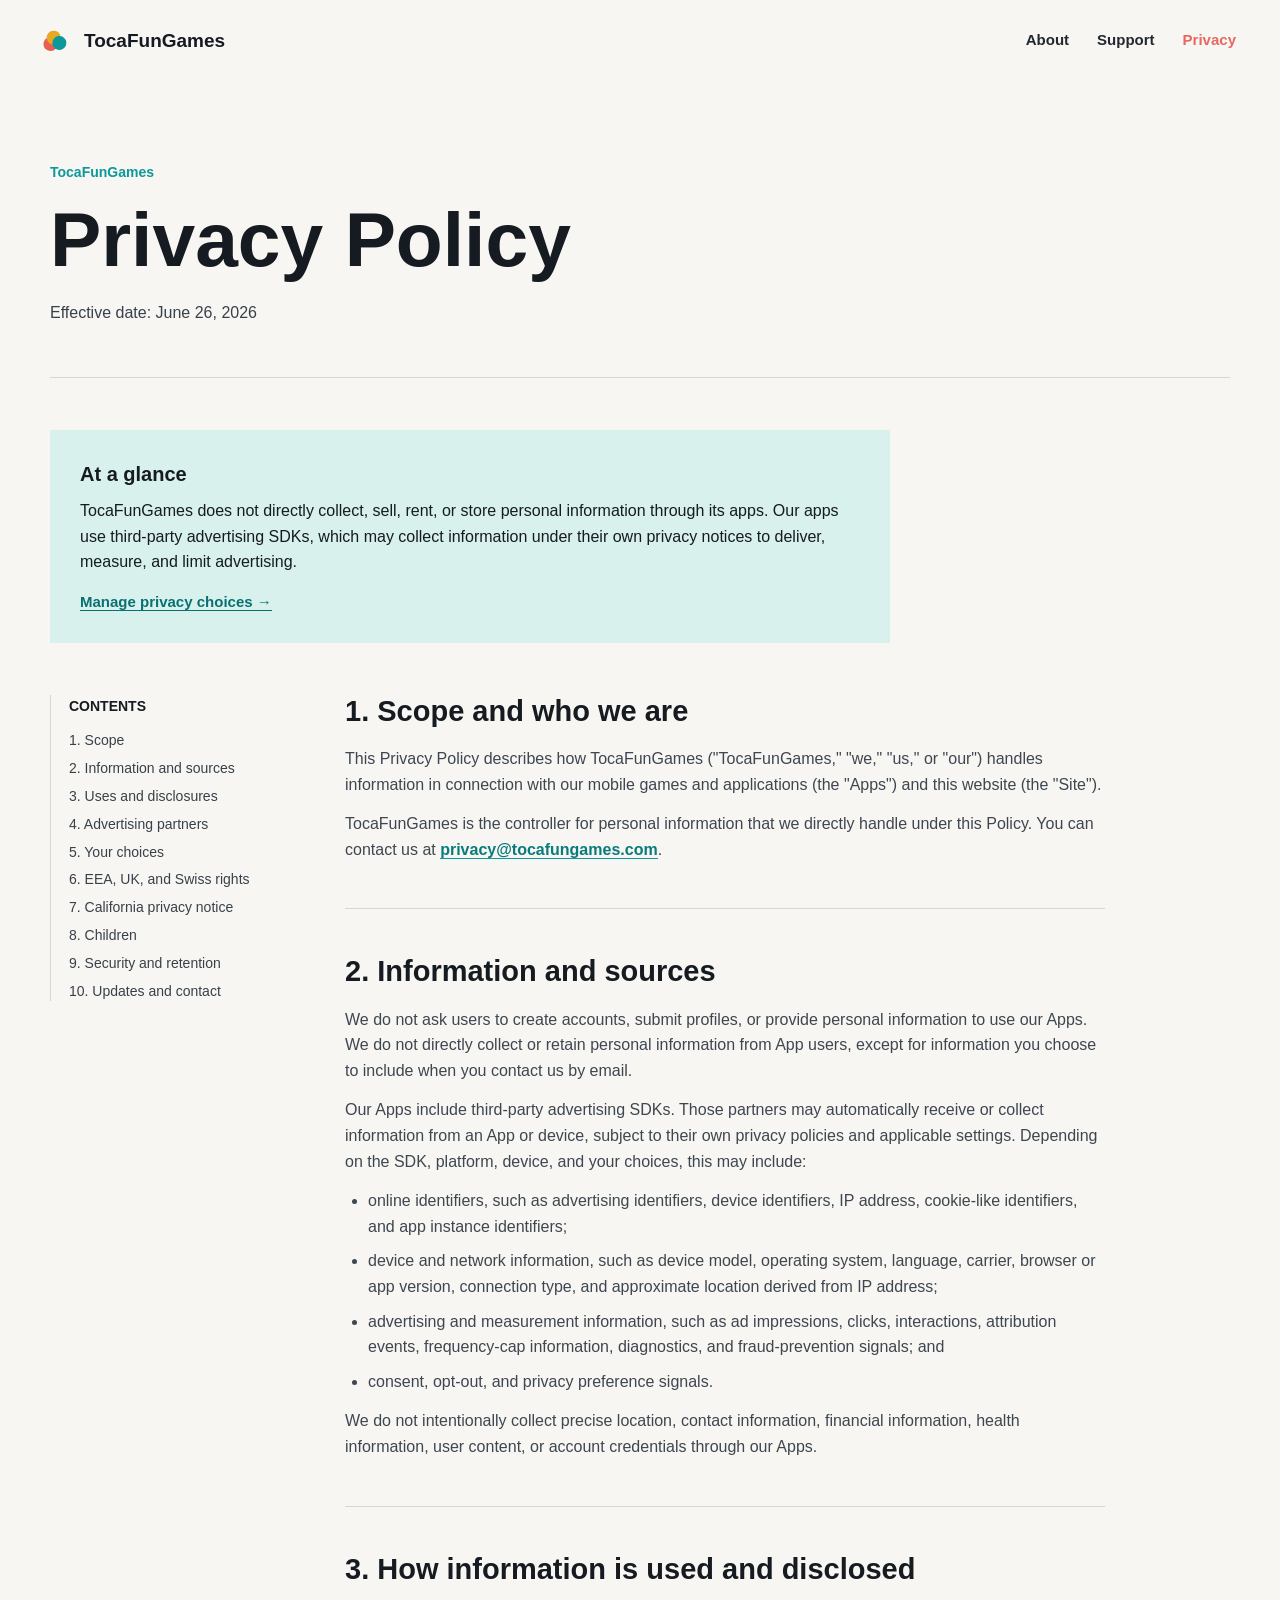
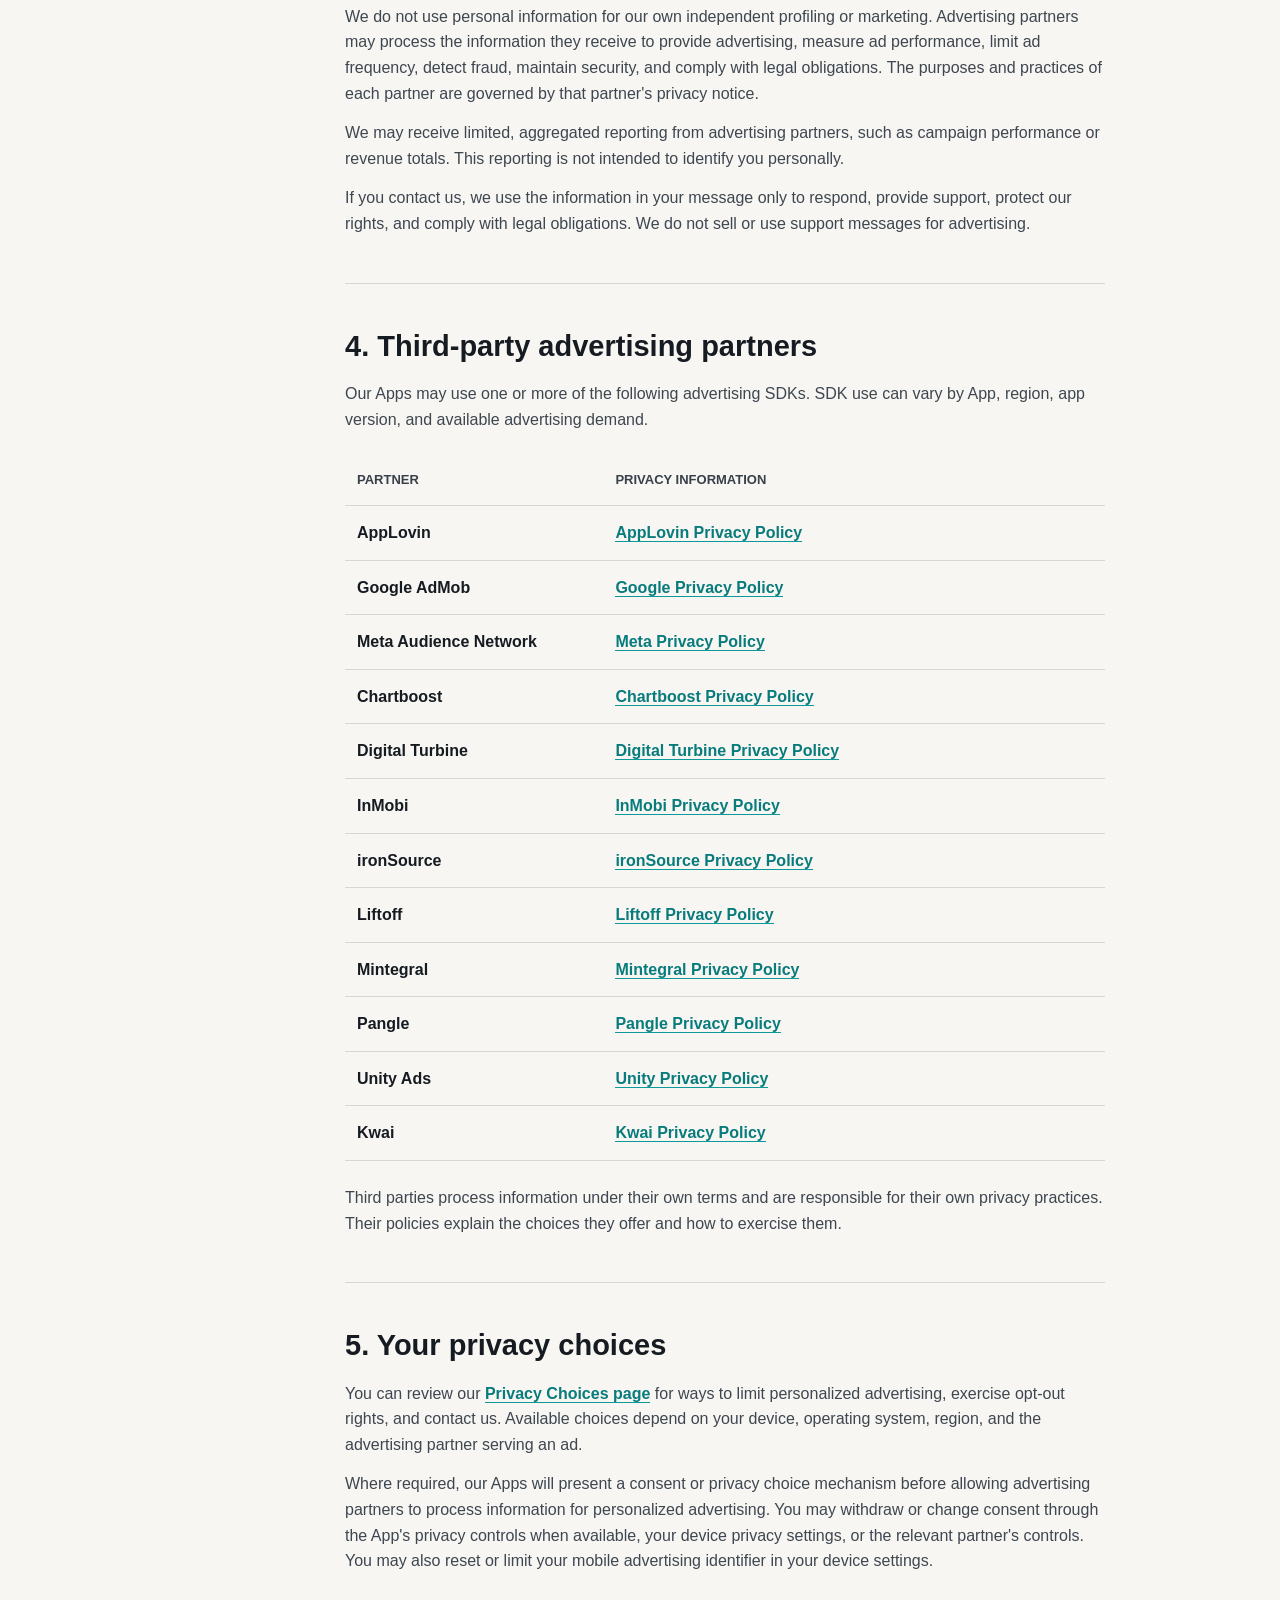
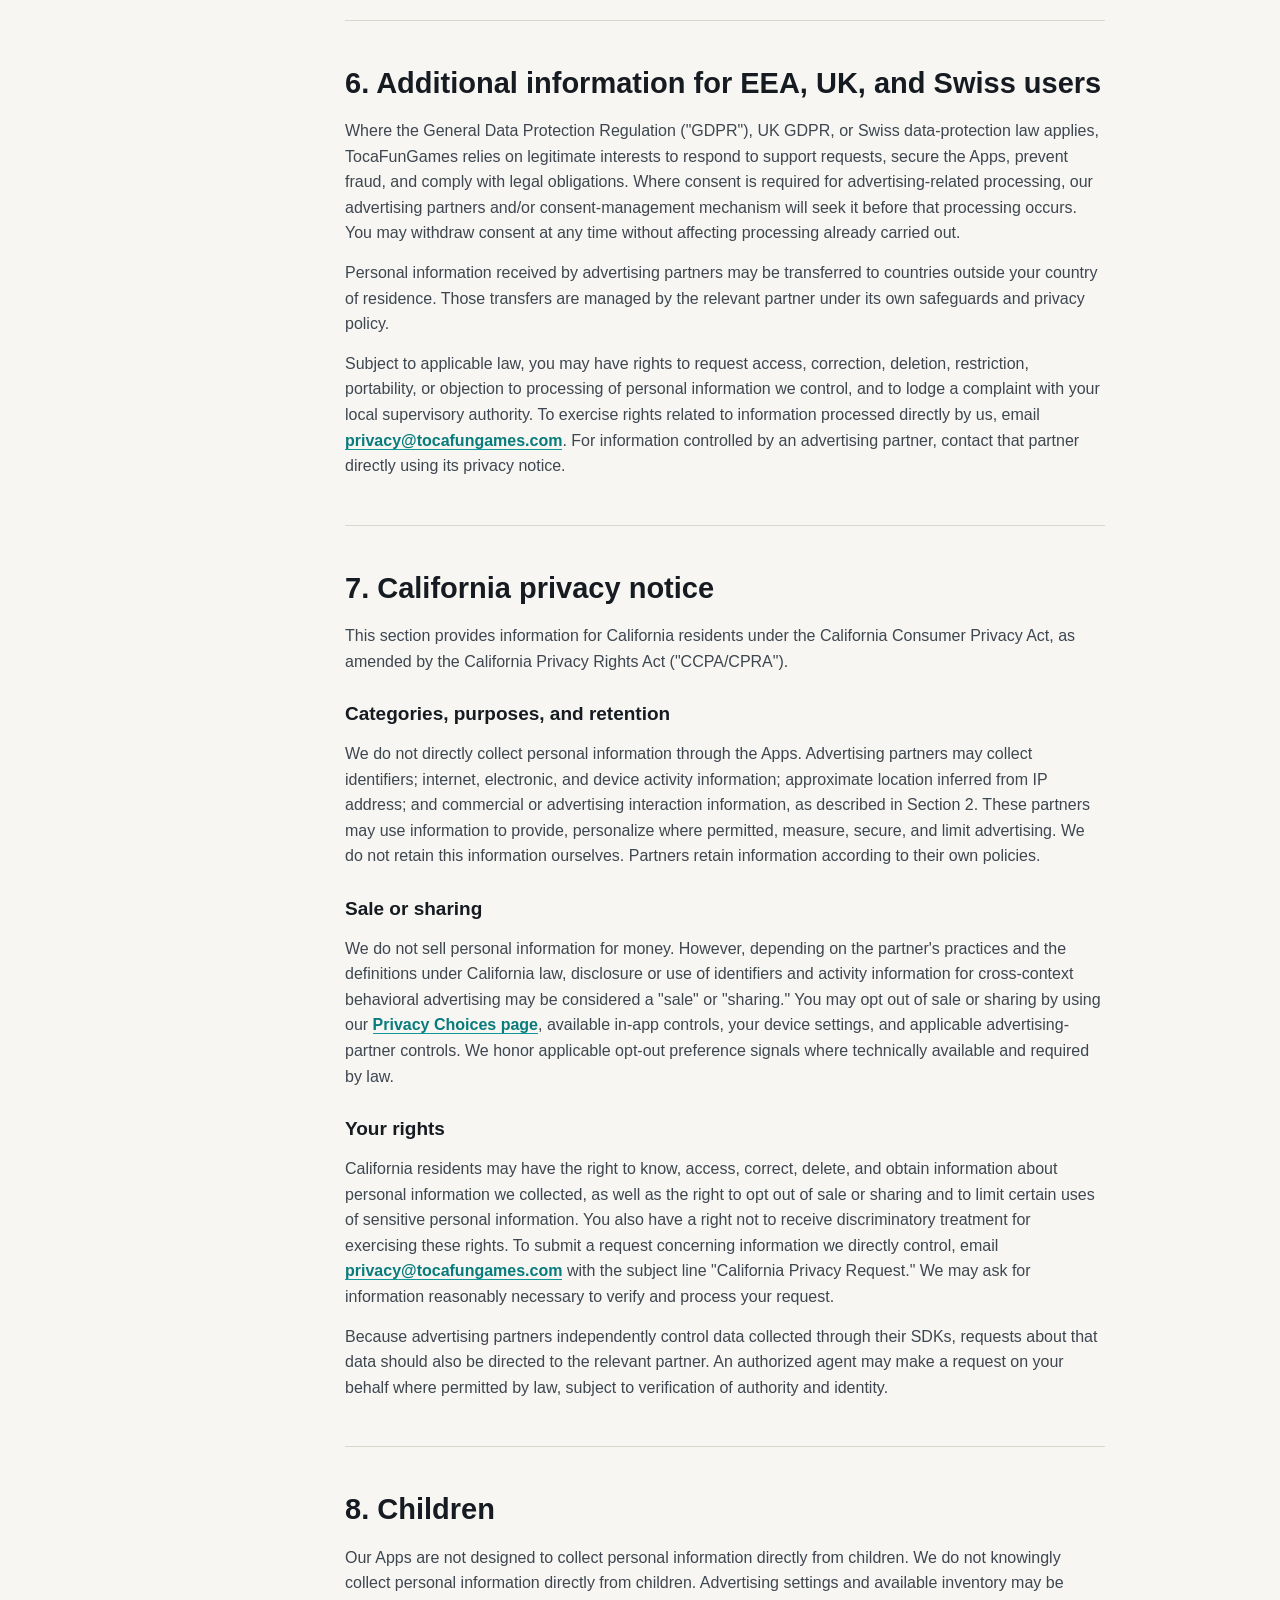
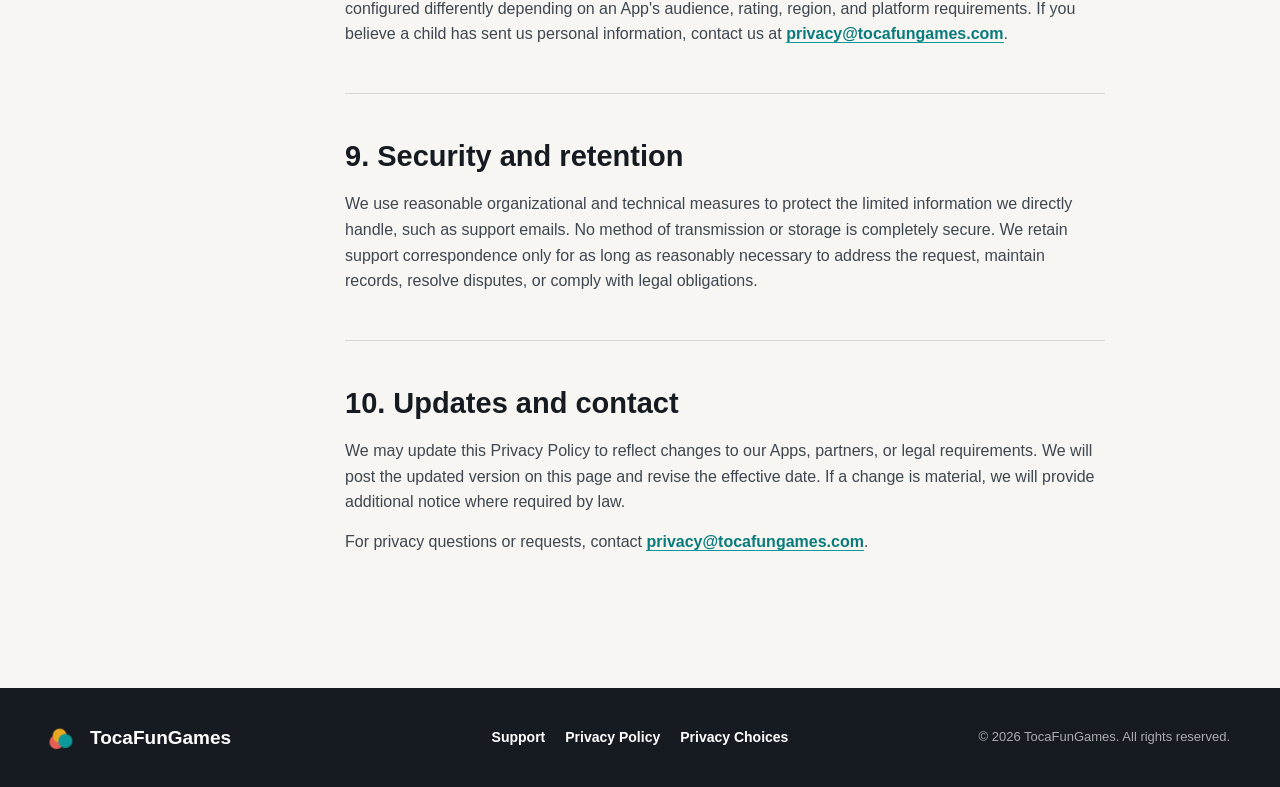
==== commit e24cde82: "Add files via upload Restore original TocaFunGames website" ====
--- a/privacy/index.html
+++ b/privacy/index.html
@@ -3,15 +3,160 @@
   <head>
     <meta charset="utf-8">
     <meta name="viewport" content="width=device-width, initial-scale=1">
-    <meta http-equiv="refresh" content="0; url=/privacy-policy.html">
-    <meta name="description" content="DebyGames Privacy Policy">
-    <link rel="canonical" href="/privacy-policy.html">
-    <title>Privacy Policy | DebyGames</title>
+    <meta name="description" content="TocaFunGames Privacy Policy">
+    <meta name="theme-color" content="#151a21">
+    <link rel="icon" href="/favicon.svg" type="image/svg+xml">
+    <link rel="stylesheet" href="/assets/site.css">
+    <title>Privacy Policy | TocaFunGames</title>
   </head>
-  <body>
-    <main>
-      <h1>Privacy Policy</h1>
-      <p>The DebyGames Privacy Policy has moved to <a href="/privacy-policy.html">/privacy-policy.html</a>.</p>
+  <body class="policy-page">
+    <header class="site-header site-header-light">
+      <a class="brand" href="/" aria-label="TocaFunGames home">
+        <span class="brand-mark" aria-hidden="true"><i></i><i></i><i></i></span>
+        <span>TocaFunGames</span>
+      </a>
+      <button class="menu-button" type="button" aria-expanded="false" aria-controls="site-navigation">
+        <span class="sr-only">Open navigation</span>
+        <span aria-hidden="true"></span><span aria-hidden="true"></span>
+      </button>
+      <nav id="site-navigation" class="site-nav" aria-label="Primary navigation">
+        <a href="/#about">About</a>
+        <a href="/#support">Support</a>
+        <a href="/privacy/" aria-current="page">Privacy</a>
+      </nav>
+    </header>
+
+    <main class="policy-main page-width">
+      <div class="policy-heading">
+        <p class="eyebrow">TocaFunGames</p>
+        <h1>Privacy Policy</h1>
+        <p class="effective-date">Effective date: June 26, 2026</p>
+      </div>
+
+      <aside class="policy-notice">
+        <strong>At a glance</strong>
+        <p>TocaFunGames does not directly collect, sell, rent, or store personal information through its apps. Our apps use third-party advertising SDKs, which may collect information under their own privacy notices to deliver, measure, and limit advertising.</p>
+        <a href="/privacy/choices/">Manage privacy choices <span aria-hidden="true">&#8594;</span></a>
+      </aside>
+
+      <div class="policy-layout">
+        <nav class="policy-toc" aria-label="Privacy Policy contents">
+          <p>Contents</p>
+          <a href="#scope">1. Scope</a>
+          <a href="#information">2. Information and sources</a>
+          <a href="#uses">3. Uses and disclosures</a>
+          <a href="#partners">4. Advertising partners</a>
+          <a href="#choices">5. Your choices</a>
+          <a href="#gdpr">6. EEA, UK, and Swiss rights</a>
+          <a href="#california">7. California privacy notice</a>
+          <a href="#children">8. Children</a>
+          <a href="#security">9. Security and retention</a>
+          <a href="#updates">10. Updates and contact</a>
+        </nav>
+
+        <article class="policy-content">
+          <section id="scope">
+            <h2>1. Scope and who we are</h2>
+            <p>This Privacy Policy describes how TocaFunGames (&quot;TocaFunGames,&quot; &quot;we,&quot; &quot;us,&quot; or &quot;our&quot;) handles information in connection with our mobile games and applications (the &quot;Apps&quot;) and this website (the &quot;Site&quot;).</p>
+            <p>TocaFunGames is the controller for personal information that we directly handle under this Policy. You can contact us at <a href="mailto:privacy@tocafungames.com">privacy@tocafungames.com</a>.</p>
+          </section>
+
+          <section id="information">
+            <h2>2. Information and sources</h2>
+            <p>We do not ask users to create accounts, submit profiles, or provide personal information to use our Apps. We do not directly collect or retain personal information from App users, except for information you choose to include when you contact us by email.</p>
+            <p>Our Apps include third-party advertising SDKs. Those partners may automatically receive or collect information from an App or device, subject to their own privacy policies and applicable settings. Depending on the SDK, platform, device, and your choices, this may include:</p>
+            <ul>
+              <li>online identifiers, such as advertising identifiers, device identifiers, IP address, cookie-like identifiers, and app instance identifiers;</li>
+              <li>device and network information, such as device model, operating system, language, carrier, browser or app version, connection type, and approximate location derived from IP address;</li>
+              <li>advertising and measurement information, such as ad impressions, clicks, interactions, attribution events, frequency-cap information, diagnostics, and fraud-prevention signals; and</li>
+              <li>consent, opt-out, and privacy preference signals.</li>
+            </ul>
+            <p>We do not intentionally collect precise location, contact information, financial information, health information, user content, or account credentials through our Apps.</p>
+          </section>
+
+          <section id="uses">
+            <h2>3. How information is used and disclosed</h2>
+            <p>We do not use personal information for our own independent profiling or marketing. Advertising partners may process the information they receive to provide advertising, measure ad performance, limit ad frequency, detect fraud, maintain security, and comply with legal obligations. The purposes and practices of each partner are governed by that partner's privacy notice.</p>
+            <p>We may receive limited, aggregated reporting from advertising partners, such as campaign performance or revenue totals. This reporting is not intended to identify you personally.</p>
+            <p>If you contact us, we use the information in your message only to respond, provide support, protect our rights, and comply with legal obligations. We do not sell or use support messages for advertising.</p>
+          </section>
+
+          <section id="partners">
+            <h2>4. Third-party advertising partners</h2>
+            <p>Our Apps may use one or more of the following advertising SDKs. SDK use can vary by App, region, app version, and available advertising demand.</p>
+            <div class="table-wrap">
+              <table>
+                <thead><tr><th>Partner</th><th>Privacy information</th></tr></thead>
+                <tbody>
+                  <tr><td>AppLovin</td><td><a href="https://www.applovin.com/privacy/" rel="noopener noreferrer" target="_blank">AppLovin Privacy Policy</a></td></tr>
+                  <tr><td>Google AdMob</td><td><a href="https://policies.google.com/privacy" rel="noopener noreferrer" target="_blank">Google Privacy Policy</a></td></tr>
+                  <tr><td>Meta Audience Network</td><td><a href="https://www.facebook.com/privacy/policy/" rel="noopener noreferrer" target="_blank">Meta Privacy Policy</a></td></tr>
+                  <tr><td>Chartboost</td><td><a href="https://www.chartboost.com/privacy/" rel="noopener noreferrer" target="_blank">Chartboost Privacy Policy</a></td></tr>
+                  <tr><td>Digital Turbine</td><td><a href="https://www.digitalturbine.com/privacy-policy/" rel="noopener noreferrer" target="_blank">Digital Turbine Privacy Policy</a></td></tr>
+                  <tr><td>InMobi</td><td><a href="https://www.inmobi.com/privacy-policy" rel="noopener noreferrer" target="_blank">InMobi Privacy Policy</a></td></tr>
+                  <tr><td>ironSource</td><td><a href="https://developers.is.com/ironsource-mobile/air/ironsource-mobile-privacy-policy/" rel="noopener noreferrer" target="_blank">ironSource Privacy Policy</a></td></tr>
+                  <tr><td>Liftoff</td><td><a href="https://liftoff.io/privacy-policy/" rel="noopener noreferrer" target="_blank">Liftoff Privacy Policy</a></td></tr>
+                  <tr><td>Mintegral</td><td><a href="https://www.mintegral.com/en/privacy/" rel="noopener noreferrer" target="_blank">Mintegral Privacy Policy</a></td></tr>
+                  <tr><td>Pangle</td><td><a href="https://www.pangleglobal.com/privacy" rel="noopener noreferrer" target="_blank">Pangle Privacy Policy</a></td></tr>
+                  <tr><td>Unity Ads</td><td><a href="https://unity.com/legal/privacy-policy" rel="noopener noreferrer" target="_blank">Unity Privacy Policy</a></td></tr>
+                  <tr><td>Kwai</td><td><a href="https://www.kwai.com/legal/privacy" rel="noopener noreferrer" target="_blank">Kwai Privacy Policy</a></td></tr>
+                </tbody>
+              </table>
+            </div>
+            <p>Third parties process information under their own terms and are responsible for their own privacy practices. Their policies explain the choices they offer and how to exercise them.</p>
+          </section>
+
+          <section id="choices">
+            <h2>5. Your privacy choices</h2>
+            <p>You can review our <a href="/privacy/choices/">Privacy Choices page</a> for ways to limit personalized advertising, exercise opt-out rights, and contact us. Available choices depend on your device, operating system, region, and the advertising partner serving an ad.</p>
+            <p>Where required, our Apps will present a consent or privacy choice mechanism before allowing advertising partners to process information for personalized advertising. You may withdraw or change consent through the App's privacy controls when available, your device privacy settings, or the relevant partner's controls. You may also reset or limit your mobile advertising identifier in your device settings.</p>
+          </section>
+
+          <section id="gdpr">
+            <h2>6. Additional information for EEA, UK, and Swiss users</h2>
+            <p>Where the General Data Protection Regulation (&quot;GDPR&quot;), UK GDPR, or Swiss data-protection law applies, TocaFunGames relies on legitimate interests to respond to support requests, secure the Apps, prevent fraud, and comply with legal obligations. Where consent is required for advertising-related processing, our advertising partners and/or consent-management mechanism will seek it before that processing occurs. You may withdraw consent at any time without affecting processing already carried out.</p>
+            <p>Personal information received by advertising partners may be transferred to countries outside your country of residence. Those transfers are managed by the relevant partner under its own safeguards and privacy policy.</p>
+            <p>Subject to applicable law, you may have rights to request access, correction, deletion, restriction, portability, or objection to processing of personal information we control, and to lodge a complaint with your local supervisory authority. To exercise rights related to information processed directly by us, email <a href="mailto:privacy@tocafungames.com">privacy@tocafungames.com</a>. For information controlled by an advertising partner, contact that partner directly using its privacy notice.</p>
+          </section>
+
+          <section id="california">
+            <h2>7. California privacy notice</h2>
+            <p>This section provides information for California residents under the California Consumer Privacy Act, as amended by the California Privacy Rights Act (&quot;CCPA/CPRA&quot;).</p>
+            <h3>Categories, purposes, and retention</h3>
+            <p>We do not directly collect personal information through the Apps. Advertising partners may collect identifiers; internet, electronic, and device activity information; approximate location inferred from IP address; and commercial or advertising interaction information, as described in Section 2. These partners may use information to provide, personalize where permitted, measure, secure, and limit advertising. We do not retain this information ourselves. Partners retain information according to their own policies.</p>
+            <h3>Sale or sharing</h3>
+            <p>We do not sell personal information for money. However, depending on the partner's practices and the definitions under California law, disclosure or use of identifiers and activity information for cross-context behavioral advertising may be considered a &quot;sale&quot; or &quot;sharing.&quot; You may opt out of sale or sharing by using our <a href="/privacy/choices/">Privacy Choices page</a>, available in-app controls, your device settings, and applicable advertising-partner controls. We honor applicable opt-out preference signals where technically available and required by law.</p>
+            <h3>Your rights</h3>
+            <p>California residents may have the right to know, access, correct, delete, and obtain information about personal information we collected, as well as the right to opt out of sale or sharing and to limit certain uses of sensitive personal information. You also have a right not to receive discriminatory treatment for exercising these rights. To submit a request concerning information we directly control, email <a href="mailto:privacy@tocafungames.com">privacy@tocafungames.com</a> with the subject line &quot;California Privacy Request.&quot; We may ask for information reasonably necessary to verify and process your request.</p>
+            <p>Because advertising partners independently control data collected through their SDKs, requests about that data should also be directed to the relevant partner. An authorized agent may make a request on your behalf where permitted by law, subject to verification of authority and identity.</p>
+          </section>
+
+          <section id="children">
+            <h2>8. Children</h2>
+            <p>Our Apps are not designed to collect personal information directly from children. We do not knowingly collect personal information directly from children. Advertising settings and available inventory may be configured differently depending on an App's audience, rating, region, and platform requirements. If you believe a child has sent us personal information, contact us at <a href="mailto:privacy@tocafungames.com">privacy@tocafungames.com</a>.</p>
+          </section>
+
+          <section id="security">
+            <h2>9. Security and retention</h2>
+            <p>We use reasonable organizational and technical measures to protect the limited information we directly handle, such as support emails. No method of transmission or storage is completely secure. We retain support correspondence only for as long as reasonably necessary to address the request, maintain records, resolve disputes, or comply with legal obligations.</p>
+          </section>
+
+          <section id="updates">
+            <h2>10. Updates and contact</h2>
+            <p>We may update this Privacy Policy to reflect changes to our Apps, partners, or legal requirements. We will post the updated version on this page and revise the effective date. If a change is material, we will provide additional notice where required by law.</p>
+            <p>For privacy questions or requests, contact <a href="mailto:privacy@tocafungames.com">privacy@tocafungames.com</a>.</p>
+          </section>
+        </article>
+      </div>
     </main>
+
+    <footer class="site-footer">
+      <div class="page-width footer-grid">
+        <a class="brand" href="/" aria-label="TocaFunGames home"><span class="brand-mark" aria-hidden="true"><i></i><i></i><i></i></span><span>TocaFunGames</span></a>
+        <div class="footer-links"><a href="/#support">Support</a><a href="/privacy/">Privacy Policy</a><a href="/privacy/choices/">Privacy Choices</a></div>
+        <p class="copyright">&copy; <span id="year">2026</span> TocaFunGames. All rights reserved.</p>
+      </div>
+    </footer>
+    <script src="/assets/site.js"></script>
   </body>
 </html>
--- a/assets/site.css
+++ b/assets/site.css
@@ -0,0 +1,188 @@
+:root {
+  --ink: #161b22;
+  --ink-soft: #38404a;
+  --paper: #f7f6f2;
+  --paper-warm: #efede6;
+  --line: #d9d6cd;
+  --teal: #0d9899;
+  --coral: #e55f55;
+  --yellow: #e7a822;
+  --mint: #d8f1ed;
+  --white: #ffffff;
+  --max-width: 1180px;
+}
+
+* { box-sizing: border-box; }
+html { scroll-behavior: smooth; }
+body { margin: 0; background: var(--paper); color: var(--ink); font-family: Inter, ui-sans-serif, -apple-system, BlinkMacSystemFont, "Segoe UI", sans-serif; font-size: 16px; line-height: 1.6; }
+a { color: inherit; text-decoration: none; }
+a:focus-visible, button:focus-visible { outline: 3px solid var(--yellow); outline-offset: 4px; }
+button { font: inherit; }
+.page-width { width: min(calc(100% - 48px), var(--max-width)); margin: 0 auto; }
+.sr-only { clip: rect(0, 0, 0, 0); clip-path: inset(50%); height: 1px; overflow: hidden; position: absolute; white-space: nowrap; width: 1px; }
+.skip-link { background: var(--yellow); color: var(--ink); font-weight: 700; left: 16px; padding: 10px 14px; position: absolute; top: -50px; z-index: 20; }
+.skip-link:focus { top: 16px; }
+
+.site-header { align-items: center; color: var(--white); display: flex; justify-content: space-between; left: 50%; max-width: 1380px; padding: 28px 44px; position: absolute; top: 0; transform: translateX(-50%); width: 100%; z-index: 5; }
+.site-header-light { color: var(--ink); position: relative; }
+.brand { align-items: center; display: inline-flex; font-size: 19px; font-weight: 800; gap: 10px; line-height: 1; white-space: nowrap; }
+.brand-mark { display: inline-grid; grid-template-columns: repeat(3, 8px); height: 22px; place-items: center; transform: rotate(-7deg); width: 30px; }
+.brand-mark i { border-radius: 50%; display: block; height: 14px; width: 14px; }
+.brand-mark i:nth-child(1) { background: var(--coral); transform: translate(2px, 3px); }
+.brand-mark i:nth-child(2) { background: var(--yellow); transform: translate(-2px, -3px); }
+.brand-mark i:nth-child(3) { background: var(--teal); transform: translate(-5px, 3px); }
+.site-nav { align-items: center; display: flex; gap: 28px; }
+.site-nav a { font-size: 15px; font-weight: 650; opacity: .94; }
+.site-nav a:hover, .site-nav a[aria-current="page"] { color: var(--yellow); }
+.site-header-light .site-nav a:hover, .site-header-light .site-nav a[aria-current="page"] { color: var(--coral); }
+.menu-button { background: transparent; border: 0; cursor: pointer; display: none; height: 40px; padding: 8px; width: 40px; }
+.menu-button > span:not(.sr-only) { background: currentColor; display: block; height: 2px; margin: 5px 0; width: 24px; }
+
+.hero { background: var(--ink); color: var(--white); min-height: 740px; overflow: hidden; position: relative; }
+.hero-art { height: 100%; inset: 0; object-fit: cover; object-position: center; position: absolute; width: 100%; }
+.hero-shade { background: rgba(11, 15, 21, .25); inset: 0; position: absolute; }
+.hero-content { display: flex; flex-direction: column; justify-content: center; min-height: 740px; padding: 132px 0 100px; position: relative; z-index: 1; }
+.eyebrow, .section-label { color: var(--teal); font-size: 14px; font-weight: 800; line-height: 1.2; margin: 0 0 20px; }
+.hero .eyebrow { color: var(--yellow); }
+.hero h1 { font-size: clamp(54px, 7vw, 104px); letter-spacing: 0; line-height: .96; margin: 0; max-width: 680px; }
+.hero-copy { color: rgba(255,255,255,.88); font-size: 20px; line-height: 1.5; margin: 30px 0 0; max-width: 535px; }
+.hero-actions { display: flex; flex-wrap: wrap; gap: 14px; margin-top: 38px; }
+.button { align-items: center; border: 1px solid transparent; display: inline-flex; font-weight: 750; justify-content: center; min-height: 48px; padding: 12px 20px; transition: background-color .2s ease, color .2s ease, border-color .2s ease; }
+.button-primary { background: var(--yellow); color: var(--ink); }
+.button-primary:hover { background: #ffd26a; }
+.button-quiet { border-color: rgba(255,255,255,.6); color: var(--white); }
+.button-quiet:hover { background: var(--white); color: var(--ink); }
+.scroll-cue { align-items: center; bottom: 32px; display: flex; font-size: 13px; font-weight: 700; gap: 10px; left: 50%; position: absolute; transform: translateX(-50%); z-index: 1; }
+.scroll-cue span { border: 1px solid rgba(255,255,255,.8); border-radius: 99px; display: block; height: 26px; position: relative; width: 16px; }
+.scroll-cue span::after { background: var(--yellow); border-radius: 50%; content: ""; height: 4px; left: 5px; position: absolute; top: 5px; width: 4px; }
+
+.section { padding: 132px 0; }
+.intro { display: grid; gap: 8vw; grid-template-columns: minmax(140px, .45fr) minmax(0, 1fr); }
+.section-label { margin: 11px 0 0; text-transform: uppercase; }
+.intro h2, .support h2, .privacy-callout h2, .choice-heading h1 { font-size: clamp(36px, 4.4vw, 63px); letter-spacing: 0; line-height: 1.04; margin: 0; max-width: 780px; }
+.intro p, .support p { color: var(--ink-soft); font-size: 18px; margin: 28px 0 0; max-width: 700px; }
+
+.principles { background: var(--teal); color: var(--white); }
+.principle-grid { display: grid; grid-template-columns: repeat(3, 1fr); }
+.principle-grid article { min-height: 355px; padding: 50px 40px 45px 0; }
+.principle-grid article + article { border-left: 1px solid rgba(255,255,255,.35); padding-left: 40px; }
+.number { color: var(--yellow); display: block; font-size: 15px; font-weight: 800; margin-bottom: 82px; }
+.principle-grid h2 { font-size: 29px; line-height: 1.1; margin: 0; }
+.principle-grid p { color: rgba(255,255,255,.86); margin: 14px 0 0; max-width: 280px; }
+
+.support { align-items: end; display: grid; gap: 64px; grid-template-columns: 1fr minmax(290px, .83fr); }
+.support-email { border-bottom: 2px solid var(--ink); display: grid; gap: 4px; padding: 0 0 18px; position: relative; }
+.support-email span:first-child { color: var(--teal); font-size: 14px; font-weight: 800; text-transform: uppercase; }
+.support-email strong { font-size: clamp(19px, 2vw, 27px); overflow-wrap: anywhere; }
+.support-email .arrow { font-size: 28px; position: absolute; right: 0; top: 18px; transition: transform .2s ease; }
+.support-email:hover .arrow { transform: translate(4px, -4px); }
+
+.privacy-callout { background: var(--coral); color: var(--white); padding: 100px 0; }
+.privacy-callout-grid { display: grid; gap: 8vw; grid-template-columns: minmax(140px, .45fr) minmax(0, 1fr); }
+.privacy-callout .section-label { color: var(--ink); }
+.privacy-callout h2 { max-width: 720px; }
+.privacy-callout p:not(.section-label) { color: rgba(255,255,255,.93); font-size: 18px; margin: 24px 0 30px; max-width: 620px; }
+.text-link { border-bottom: 1px solid currentColor; display: inline-block; font-weight: 800; padding-bottom: 3px; }
+.text-link:hover { color: var(--yellow); }
+
+.site-footer { background: var(--ink); color: var(--white); padding: 38px 0; }
+.footer-grid { align-items: center; display: grid; gap: 20px; grid-template-columns: 1fr auto 1fr; }
+.footer-links { display: flex; flex-wrap: wrap; gap: 20px; justify-content: center; }
+.footer-links a { font-size: 14px; font-weight: 650; }
+.footer-links a:hover { color: var(--yellow); }
+.copyright { color: rgba(255,255,255,.64); font-size: 13px; justify-self: end; margin: 0; text-align: right; }
+
+.policy-page { background: var(--paper); }
+.policy-main { padding: 84px 0 120px; }
+.policy-heading { border-bottom: 1px solid var(--line); padding: 0 0 52px; }
+.policy-heading h1 { font-size: clamp(48px, 6vw, 80px); letter-spacing: 0; line-height: 1; margin: 0; }
+.effective-date { color: var(--ink-soft); margin: 22px 0 0; }
+.policy-notice { background: var(--mint); margin: 52px 0; max-width: 840px; padding: 28px 30px; }
+.policy-notice strong { font-size: 20px; }
+.policy-notice p { margin: 8px 0 14px; }
+.policy-notice a { border-bottom: 1px solid currentColor; color: #087172; font-size: 15px; font-weight: 800; }
+.policy-layout { align-items: start; display: grid; gap: 75px; grid-template-columns: 220px minmax(0, 760px); }
+.policy-toc { border-left: 1px solid var(--line); display: grid; gap: 9px; padding-left: 18px; position: sticky; top: 24px; }
+.policy-toc p { font-size: 14px; font-weight: 800; margin: 0 0 5px; text-transform: uppercase; }
+.policy-toc a { color: var(--ink-soft); font-size: 14px; line-height: 1.35; }
+.policy-toc a:hover { color: var(--coral); }
+.policy-content { min-width: 0; }
+.policy-content section { scroll-margin-top: 30px; }
+.policy-content section + section { border-top: 1px solid var(--line); margin-top: 46px; padding-top: 46px; }
+.policy-content h2 { font-size: 29px; line-height: 1.15; margin: 0 0 18px; }
+.policy-content h3 { font-size: 19px; line-height: 1.3; margin: 28px 0 10px; }
+.policy-content p { color: #3e4650; margin: 14px 0; }
+.policy-content a { border-bottom: 1px solid var(--teal); color: #087b7c; font-weight: 700; }
+.policy-content a:hover { color: var(--coral); }
+.policy-content ul { color: #3e4650; margin: 14px 0; padding-left: 23px; }
+.policy-content li + li { margin-top: 9px; }
+.table-wrap { margin: 24px 0; overflow-x: auto; }
+table { border-collapse: collapse; min-width: 530px; width: 100%; }
+th, td { border-bottom: 1px solid var(--line); padding: 14px 12px; text-align: left; vertical-align: top; }
+th { color: var(--ink-soft); font-size: 13px; text-transform: uppercase; }
+td:first-child { font-weight: 750; width: 34%; }
+
+.choice-main { padding: 84px 0 112px; }
+.choice-heading { border-bottom: 1px solid var(--line); padding-bottom: 54px; }
+.choice-heading p:not(.eyebrow) { color: var(--ink-soft); font-size: 19px; margin: 20px 0 0; }
+.choice-grid { display: grid; grid-template-columns: repeat(2, 1fr); margin-top: 56px; }
+.choice-grid section { min-height: 300px; padding: 35px 60px 35px 0; }
+.choice-grid section:nth-child(even) { border-left: 1px solid var(--line); padding-left: 60px; padding-right: 0; }
+.choice-grid section:nth-child(n + 3) { border-top: 1px solid var(--line); }
+.choice-number { color: var(--coral); font-size: 15px; font-weight: 800; }
+.choice-grid h2 { font-size: 28px; line-height: 1.15; margin: 55px 0 12px; }
+.choice-grid p { color: var(--ink-soft); margin: 0; max-width: 420px; }
+.choice-grid .text-link { font-size: 15px; margin-top: 18px; }
+.choice-footnote { background: var(--paper-warm); margin-top: 44px; padding: 24px 28px; }
+.choice-footnote p { margin: 0; }
+.choice-footnote a { border-bottom: 1px solid currentColor; color: #087b7c; font-weight: 800; }
+
+@media (max-width: 760px) {
+  .page-width { width: min(calc(100% - 32px), var(--max-width)); }
+  .site-header { padding: 20px 16px; }
+  .site-header-light { padding-bottom: 20px; }
+  .brand { font-size: 17px; }
+  .menu-button { color: currentColor; display: block; z-index: 2; }
+  .site-nav { background: var(--ink); color: var(--white); display: none; flex-direction: column; gap: 0; left: 0; padding: 68px 24px 24px; position: absolute; right: 0; top: 0; }
+  .site-nav.is-open { display: flex; }
+  .site-nav a { border-top: 1px solid rgba(255,255,255,.2); padding: 14px 0; width: 100%; }
+  .site-nav a:last-child { border-bottom: 1px solid rgba(255,255,255,.2); }
+  .site-header-light .site-nav a:hover, .site-header-light .site-nav a[aria-current="page"] { color: var(--yellow); }
+  .hero { min-height: 720px; }
+  .hero-art { object-position: 42% center; }
+  .hero-shade { background: rgba(11,15,21,.43); }
+  .hero-content { min-height: 720px; padding: 126px 0 92px; }
+  .hero h1 { font-size: clamp(48px, 15vw, 71px); }
+  .hero-copy { font-size: 18px; max-width: 420px; }
+  .scroll-cue { bottom: 26px; }
+  .section { padding: 84px 0; }
+  .intro, .support, .privacy-callout-grid { gap: 28px; grid-template-columns: 1fr; }
+  .section-label { margin: 0; }
+  .intro p, .support p, .privacy-callout p:not(.section-label) { font-size: 17px; }
+  .principle-grid { grid-template-columns: 1fr; }
+  .principle-grid article { min-height: 0; padding: 40px 0; }
+  .principle-grid article + article { border-left: 0; border-top: 1px solid rgba(255,255,255,.35); padding-left: 0; }
+  .number { margin-bottom: 46px; }
+  .support { align-items: start; gap: 48px; }
+  .privacy-callout { padding: 75px 0; }
+  .footer-grid { align-items: start; grid-template-columns: 1fr; }
+  .footer-links { justify-content: flex-start; }
+  .copyright { justify-self: start; text-align: left; }
+  .policy-main, .choice-main { padding: 52px 0 80px; }
+  .policy-heading { padding-bottom: 36px; }
+  .policy-notice { margin: 35px 0; padding: 23px 20px; }
+  .policy-layout { display: block; }
+  .policy-toc { display: none; }
+  .policy-content h2 { font-size: 26px; }
+  .policy-content section + section { margin-top: 38px; padding-top: 38px; }
+  .choice-heading { padding-bottom: 36px; }
+  .choice-grid { grid-template-columns: 1fr; margin-top: 35px; }
+  .choice-grid section, .choice-grid section:nth-child(even) { border-left: 0; padding: 34px 0; }
+  .choice-grid section + section { border-top: 1px solid var(--line); }
+  .choice-grid h2 { margin-top: 38px; }
+}
+
+@media (max-width: 390px) {
+  .hero h1 { font-size: 47px; }
+  .support-email strong { font-size: 18px; }
+}
